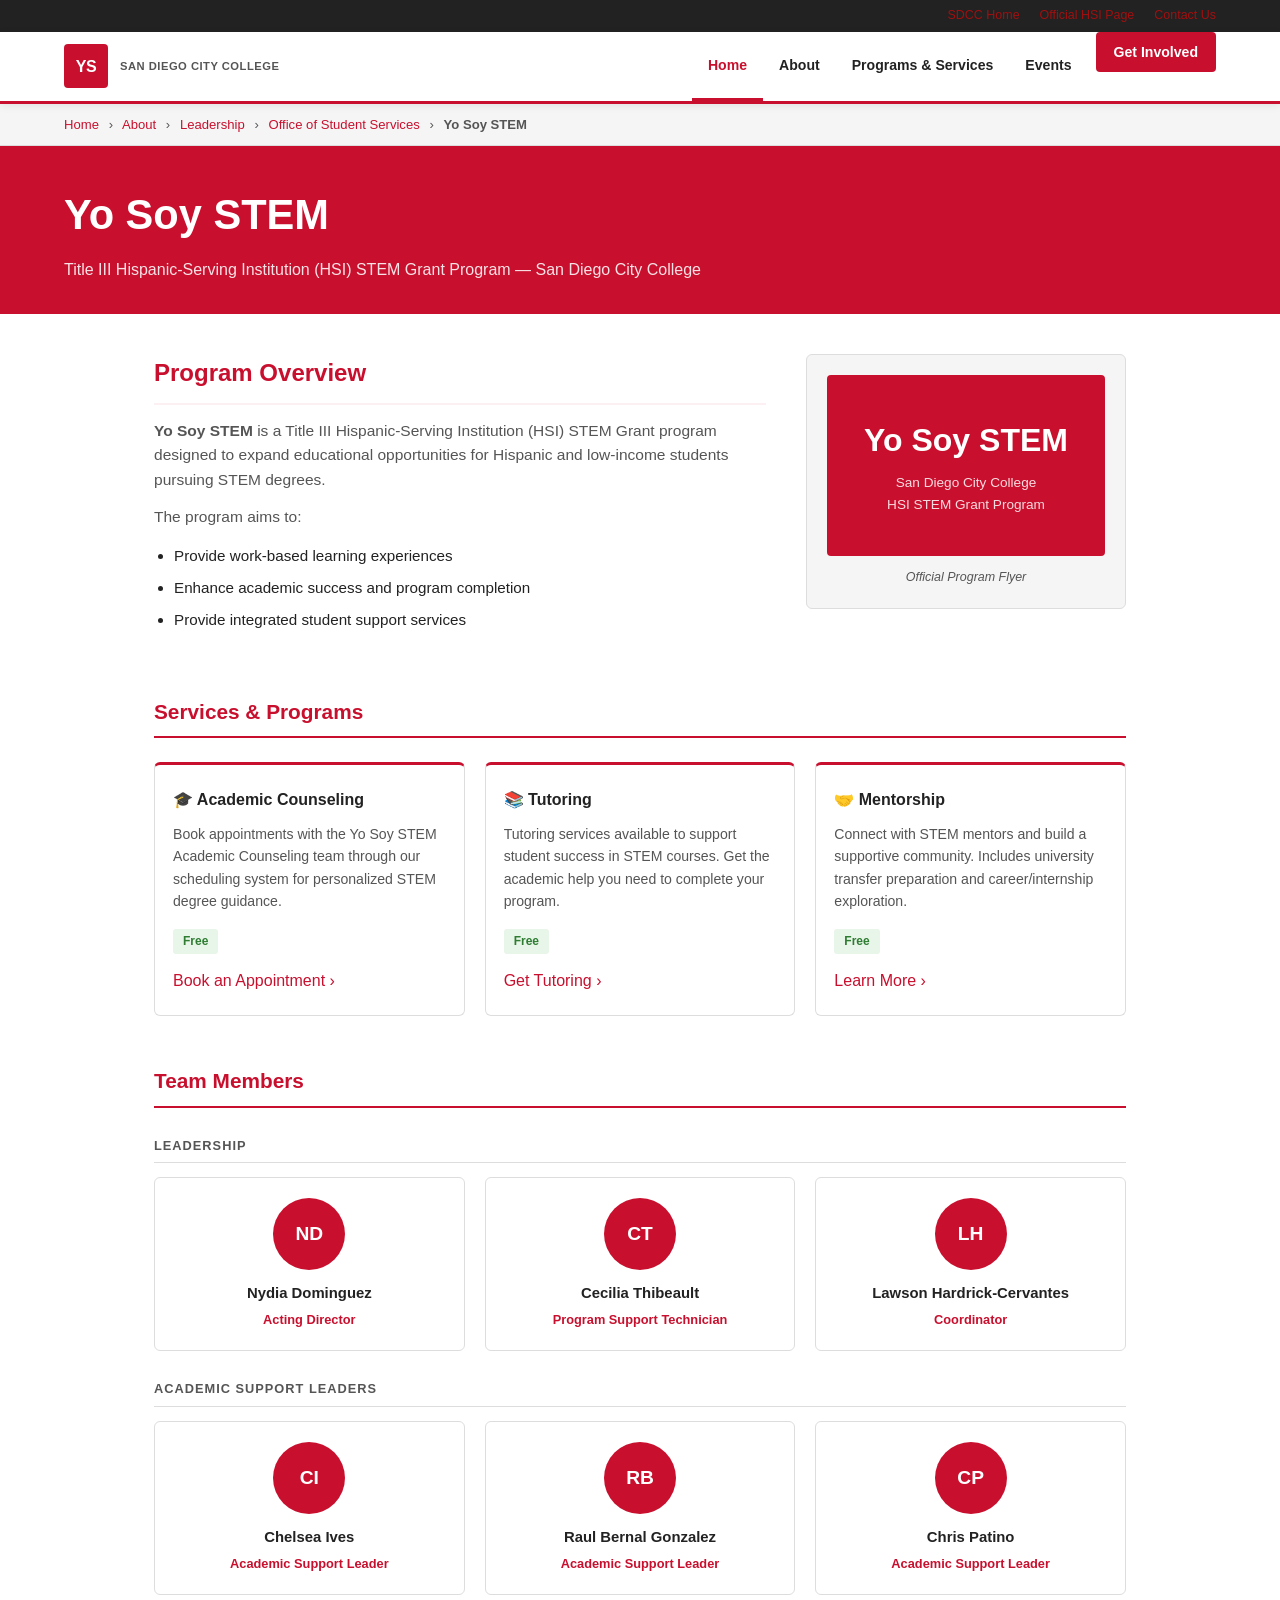
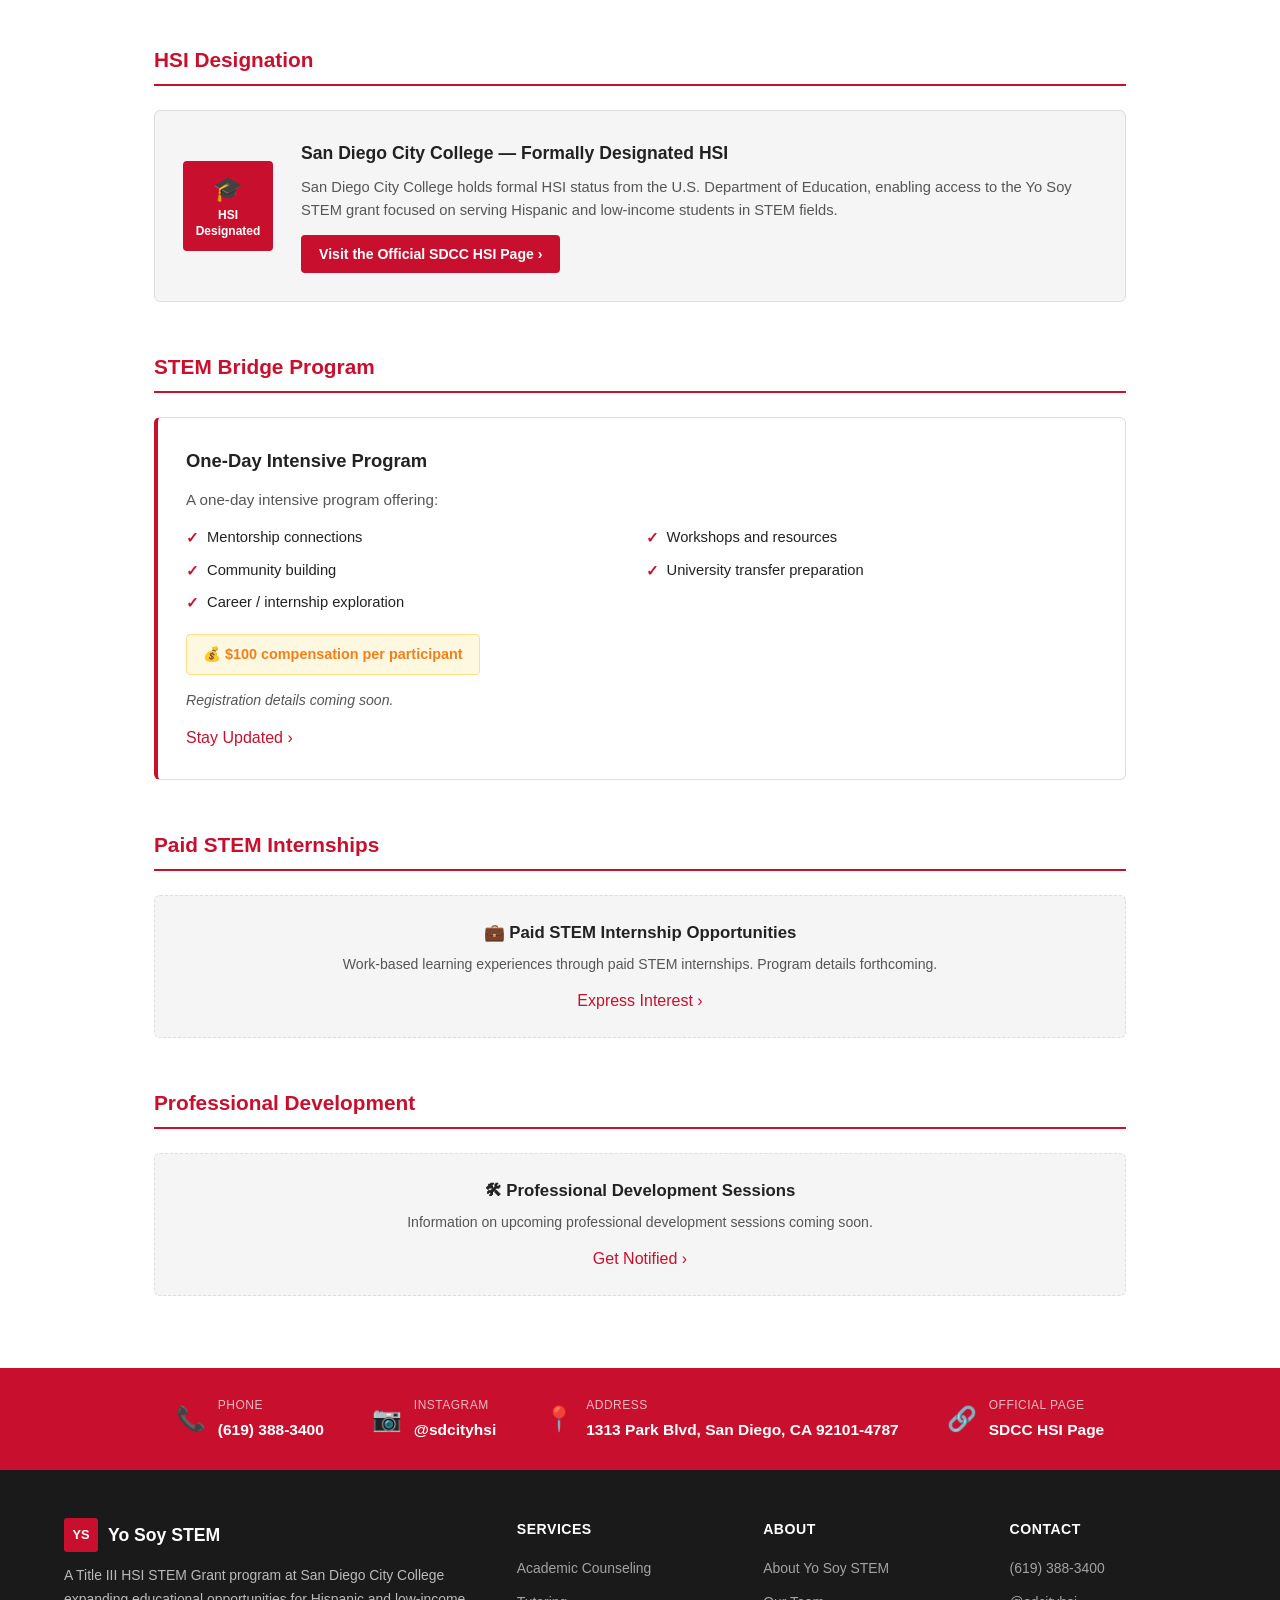
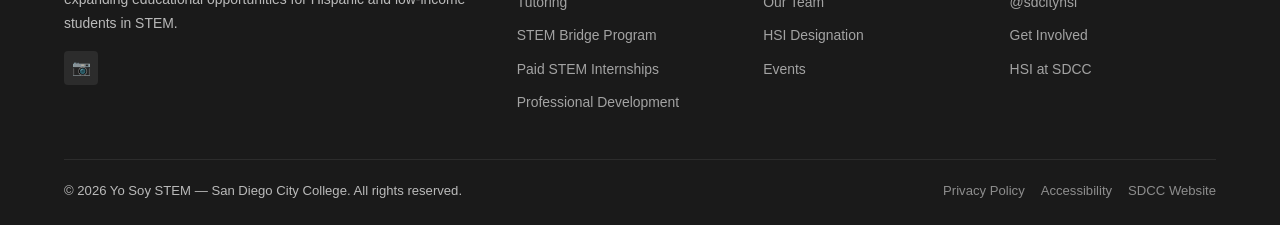
==== index.html @ 6cb6914a "Initial commit" ====
<!DOCTYPE html>
<html lang="en">
<head>
  <meta charset="UTF-8" />
  <meta name="viewport" content="width=device-width, initial-scale=1.0" />
  <title>Yo Soy STEM | San Diego City College</title>
  <meta name="description" content="Yo Soy STEM is a Title III HSI STEM Grant program at San Diego City College designed to expand educational opportunities for Hispanic and low-income students pursuing STEM degrees." />
  <link rel="stylesheet" href="css/styles.css" />
</head>
<body>

  <!-- TOP BAR -->
  <div class="top-bar">
    <a href="https://www.sdcity.edu" target="_blank" rel="noopener">SDCC Home</a>
    <a href="https://www.sdcity.edu/about/leadership/student-services/hsi.aspx" target="_blank" rel="noopener">Official HSI Page</a>
    <a href="contact.html">Contact Us</a>
  </div>

  <!-- NAVBAR -->
  <nav class="navbar" role="navigation" aria-label="Main navigation">
    <a href="index.html" class="nav-brand">
      <div class="brand-logo">YS</div>
      <div class="brand-text">
        <span class="college">San Diego City College</span>
        <span class="program"></span>
      </div>
    </a>

    <ul class="nav-links">
      <li><a href="index.html" class="active">Home</a></li>
      <li><a href="about.html">About</a></li>
      <li><a href="programs.html">Programs &amp; Services</a></li>
      <li><a href="events.html">Events</a></li>
      <li><a href="contact.html" class="nav-cta">Get Involved</a></li>
    </ul>

    <button class="hamburger" aria-label="Toggle navigation">
      <span></span><span></span><span></span>
    </button>
  </nav>

  <!-- BREADCRUMB -->
  <div class="breadcrumb-bar">
    <a href="https://www.sdcity.edu" target="_blank" rel="noopener">Home</a>
    <span class="sep">&rsaquo;</span>
    <a href="#">About</a>
    <span class="sep">&rsaquo;</span>
    <a href="#">Leadership</a>
    <span class="sep">&rsaquo;</span>
    <a href="#">Office of Student Services</a>
    <span class="sep">&rsaquo;</span>
    <strong>Yo Soy STEM</strong>
  </div>

  <!-- PAGE HEADER -->
  <div class="page-header">
    <h1>Yo Soy STEM</h1>
    <p>Title III Hispanic-Serving Institution (HSI) STEM Grant Program &mdash; San Diego City College</p>
  </div>

  <!-- MAIN CONTENT -->
  <div class="page-body">

    <!-- INTRO -->
    <div class="intro-section fade-in">
      <div class="intro-text">
        <h2>Program Overview</h2>
        <p>
          <strong>Yo Soy STEM</strong> is a Title III Hispanic-Serving Institution (HSI) STEM Grant
          program designed to expand educational opportunities for Hispanic and low-income students
          pursuing STEM degrees.
        </p>
        <p>The program aims to:</p>
        <ul>
          <li>Provide work-based learning experiences</li>
          <li>Enhance academic success and program completion</li>
          <li>Provide integrated student support services</li>
        </ul>
      </div>

      <div class="intro-flyer">
        <div class="flyer-placeholder">
          <span class="logo-big">Yo Soy STEM</span>
          <p>San Diego City College<br>HSI STEM Grant Program</p>
        </div>
        <p class="caption">Official Program Flyer</p>
      </div>
    </div>

    <!-- SERVICES -->
    <h2 class="section-title">Services &amp; Programs</h2>
    <div class="services-grid">
      <div class="service-card fade-in">
        <h3>&#127891; Academic Counseling</h3>
        <p>Book appointments with the Yo Soy STEM Academic Counseling team through our scheduling system for personalized STEM degree guidance.</p>
        <span class="badge badge-green">Free</span>
        <div style="margin-top:14px;">
          <a href="contact.html">Book an Appointment &rsaquo;</a>
        </div>
      </div>

      <div class="service-card fade-in">
        <h3>&#128218; Tutoring</h3>
        <p>Tutoring services available to support student success in STEM courses. Get the academic help you need to complete your program.</p>
        <span class="badge badge-green">Free</span>
        <div style="margin-top:14px;">
          <a href="contact.html">Get Tutoring &rsaquo;</a>
        </div>
      </div>

      <div class="service-card fade-in">
        <h3>&#129309; Mentorship</h3>
        <p>Connect with STEM mentors and build a supportive community. Includes university transfer preparation and career/internship exploration.</p>
        <span class="badge badge-green">Free</span>
        <div style="margin-top:14px;">
          <a href="contact.html">Learn More &rsaquo;</a>
        </div>
      </div>
    </div>

    <!-- TEAM -->
    <h2 class="section-title">Team Members</h2>

    <p class="team-section-label">Leadership</p>
    <div class="team-grid fade-in">
      <div class="team-card">
        <div class="team-avatar">ND</div>
        <h4>Nydia Dominguez</h4>
        <div class="role">Acting Director</div>
      </div>
      <div class="team-card">
        <div class="team-avatar">CT</div>
        <h4>Cecilia Thibeault</h4>
        <div class="role">Program Support Technician</div>
      </div>
      <div class="team-card">
        <div class="team-avatar">LH</div>
        <h4>Lawson Hardrick-Cervantes</h4>
        <div class="role">Coordinator</div>
      </div>
    </div>

    <p class="team-section-label">Academic Support Leaders</p>
    <div class="team-grid fade-in">
      <div class="team-card">
        <div class="team-avatar">CI</div>
        <h4>Chelsea Ives</h4>
        <div class="role">Academic Support Leader</div>
      </div>
      <div class="team-card">
        <div class="team-avatar">RB</div>
        <h4>Raul Bernal Gonzalez</h4>
        <div class="role">Academic Support Leader</div>
      </div>
      <div class="team-card">
        <div class="team-avatar">CP</div>
        <h4>Chris Patino</h4>
        <div class="role">Academic Support Leader</div>
      </div>
    </div>

    <!-- HSI DESIGNATION -->
    <h2 class="section-title">HSI Designation</h2>
    <div class="hsi-section fade-in">
      <div class="hsi-badge">
        <span>&#127891;</span>
        HSI<br>Designated
      </div>
      <div>
        <h3>San Diego City College — Formally Designated HSI</h3>
        <p>
          San Diego City College holds formal HSI status from the U.S. Department of Education,
          enabling access to the Yo Soy STEM grant focused on serving Hispanic and low-income
          students in STEM fields.
        </p>
        <a href="https://www.sdcity.edu/about/leadership/student-services/hsi.aspx"
          target="_blank" rel="noopener" class="btn-red">
          Visit the Official SDCC HSI Page &rsaquo;
        </a>
      </div>
    </div>

    <!-- STEM BRIDGE PROGRAM -->
    <h2 class="section-title">STEM Bridge Program</h2>
    <div class="bridge-section fade-in">
      <h3>One-Day Intensive Program</h3>
      <p>A one-day intensive program offering:</p>
      <ul class="bridge-list">
        <li>Mentorship connections</li>
        <li>Workshops and resources</li>
        <li>Community building</li>
        <li>University transfer preparation</li>
        <li>Career / internship exploration</li>
      </ul>
      <div class="stipend-badge">
        &#128176; $100 compensation per participant
      </div>
      <p style="font-size:0.88rem; color:var(--gray-mid); font-style:italic;">Registration details coming soon.</p>
      <div style="margin-top:14px;">
        <a href="contact.html">Stay Updated &rsaquo;</a>
      </div>
    </div>

    <!-- PAID INTERNSHIPS -->
    <h2 class="section-title">Paid STEM Internships</h2>
    <div class="coming-soon-box fade-in">
      <h3>&#128188; Paid STEM Internship Opportunities</h3>
      <p>Work-based learning experiences through paid STEM internships. Program details forthcoming.</p>
      <div style="margin-top:12px;"><a href="contact.html">Express Interest &rsaquo;</a></div>
    </div>

    <!-- PROFESSIONAL DEVELOPMENT -->
    <h2 class="section-title">Professional Development</h2>
    <div class="coming-soon-box fade-in">
      <h3>&#128736; Professional Development Sessions</h3>
      <p>Information on upcoming professional development sessions coming soon.</p>
      <div style="margin-top:12px;"><a href="contact.html">Get Notified &rsaquo;</a></div>
    </div>

  </div><!-- /page-body -->

  <!-- CONTACT STRIP -->
  <div class="contact-strip">
    <div class="c-item">
      <div class="icon">&#128222;</div>
      <div>
        <div class="label">Phone</div>
        <div class="value"><a href="tel:+16193883400">(619) 388-3400</a></div>
      </div>
    </div>
    <div class="c-item">
      <div class="icon">&#128247;</div>
      <div>
        <div class="label">Instagram</div>
        <div class="value"><a href="https://www.instagram.com/sdcityhsi" target="_blank" rel="noopener">@sdcityhsi</a></div>
      </div>
    </div>
    <div class="c-item">
      <div class="icon">&#128205;</div>
      <div>
        <div class="label">Address</div>
        <div class="value">1313 Park Blvd, San Diego, CA 92101-4787</div>
      </div>
    </div>
    <div class="c-item">
      <div class="icon">&#128279;</div>
      <div>
        <div class="label">Official Page</div>
        <div class="value"><a href="https://www.sdcity.edu/about/leadership/student-services/hsi.aspx" target="_blank" rel="noopener">SDCC HSI Page</a></div>
      </div>
    </div>
  </div>

  <!-- FOOTER -->
  <footer class="footer">
    <div class="footer-grid">
      <div class="footer-brand">
        <div class="brand-name">
          <div class="logo-sq">YS</div>
          Yo Soy STEM
        </div>
        <p>A Title III HSI STEM Grant program at San Diego City College expanding educational opportunities for Hispanic and low-income students in STEM.</p>
        <div class="social-links">
          <a href="https://www.instagram.com/sdcityhsi" target="_blank" rel="noopener" class="social-link" title="Instagram @sdcityhsi">&#128247;</a>
        </div>
      </div>
      <div class="footer-col">
        <h4>Services</h4>
        <ul>
          <li><a href="programs.html">Academic Counseling</a></li>
          <li><a href="programs.html">Tutoring</a></li>
          <li><a href="programs.html">STEM Bridge Program</a></li>
          <li><a href="programs.html">Paid STEM Internships</a></li>
          <li><a href="programs.html">Professional Development</a></li>
        </ul>
      </div>
      <div class="footer-col">
        <h4>About</h4>
        <ul>
          <li><a href="about.html">About Yo Soy STEM</a></li>
          <li><a href="about.html">Our Team</a></li>
          <li><a href="about.html">HSI Designation</a></li>
          <li><a href="events.html">Events</a></li>
        </ul>
      </div>
      <div class="footer-col">
        <h4>Contact</h4>
        <ul>
          <li><a href="tel:+16193883400">(619) 388-3400</a></li>
          <li><a href="https://www.instagram.com/sdcityhsi" target="_blank" rel="noopener">@sdcityhsi</a></li>
          <li><a href="contact.html">Get Involved</a></li>
          <li><a href="https://www.sdcity.edu/about/leadership/student-services/hsi.aspx" target="_blank" rel="noopener">HSI at SDCC</a></li>
        </ul>
      </div>
    </div>
    <div class="footer-bottom">
      <p>&copy; 2026 Yo Soy STEM &mdash; San Diego City College. All rights reserved.</p>
      <div style="display:flex; gap:16px;">
        <a href="#">Privacy Policy</a>
        <a href="#">Accessibility</a>
        <a href="https://www.sdcity.edu" target="_blank" rel="noopener">SDCC Website</a>
      </div>
    </div>
  </footer>

  <script src="js/main.js"></script>
</body>
</html>
---- css/styles.css ----
/* ===========================
   Yo Soy STEM | SDCC-Styled
   =========================== */

:root {
  --red:        #c8102e;
  --red-dark:   #9b0c23;
  --red-light:  #fdf0f2;
  --gray-dark:  #222222;
  --gray-mid:   #555555;
  --gray-light: #f5f5f5;
  --border:     #dddddd;
  --white:      #ffffff;
  --font:       'Segoe UI', Arial, sans-serif;
  --shadow:     0 2px 12px rgba(0,0,0,0.10);
  --radius:     6px;
  --transition: 0.25s ease;
}

* { margin: 0; padding: 0; box-sizing: border-box; }
html { scroll-behavior: smooth; }
body { font-family: var(--font); color: var(--gray-dark); background: var(--white); line-height: 1.6; font-size: 16px; }
a { text-decoration: none; color: var(--red); }
a:hover { text-decoration: underline; }
img { max-width: 100%; display: block; }

/* ===== TOP BAR ===== */
.top-bar {
  background: var(--gray-dark);
  color: rgba(255,255,255,0.75);
  font-size: 0.78rem;
  padding: 6px 5%;
  display: flex;
  justify-content: flex-end;
  gap: 20px;
}
.top-bar a { color: rgba(204, 10, 10, 0.75); font-size: 0.78rem; }
.top-bar a:hover { color: rgb(144, 32, 32); text-decoration: none; }

/* ===== NAVBAR ===== */
.navbar {
  background: var(--white);
  border-bottom: 3px solid var(--red);
  padding: 0 5%;
  display: flex;
  align-items: center;
  justify-content: space-between;
  height: 72px;
  position: sticky;
  top: 0;
  z-index: 1000;
  box-shadow: 0 2px 8px rgba(0,0,0,0.08);
}

.nav-brand {
  display: flex;
  align-items: center;
  gap: 12px;
  text-decoration: none;
}
.nav-brand:hover { text-decoration: none; }

.brand-logo {
  background: var(--red);
  color: white;
  font-size: 1rem;
  font-weight: 900;
  width: 44px;
  height: 44px;
  border-radius: 4px;
  display: flex;
  align-items: center;
  justify-content: center;
  letter-spacing: -0.5px;
}

.brand-text {
  display: flex;
  flex-direction: column;
  line-height: 1.15;
}
.brand-text .college {
  font-size: 0.7rem;
  font-weight: 600;
  color: var(--gray-mid);
  text-transform: uppercase;
  letter-spacing: 0.5px;
}
.brand-text .program {
  font-size: 1.1rem;
  font-weight: 800;
  color: var(--red);
}

.nav-links {
  display: flex;
  list-style: none;
  gap: 0;
  align-items: center;
  height: 100%;
}

.nav-links li { height: 100%; }

.nav-links a {
  display: flex;
  align-items: center;
  height: 100%;
  padding: 0 16px;
  font-size: 0.88rem;
  font-weight: 600;
  color: var(--gray-dark);
  text-decoration: none;
  border-bottom: 3px solid transparent;
  margin-bottom: -3px;
  transition: color var(--transition), border-color var(--transition);
}

.nav-links a:hover,
.nav-links a.active {
  color: var(--red);
  border-bottom-color: var(--red);
  text-decoration: none;
}

.nav-cta {
  background: var(--red) !important;
  color: white !important;
  border-radius: 4px !important;
  margin-left: 8px;
  height: auto !important;
  padding: 9px 18px !important;
  border-bottom: none !important;
}
.nav-cta:hover { background: var(--red-dark) !important; color: white !important; }

.hamburger {
  display: none;
  flex-direction: column;
  gap: 5px;
  cursor: pointer;
  background: none;
  border: none;
  padding: 4px;
}
.hamburger span { display: block; width: 24px; height: 2px; background: var(--gray-dark); border-radius: 2px; transition: all var(--transition); }
.hamburger.open span:nth-child(1) { transform: rotate(45deg) translate(5px, 5px); }
.hamburger.open span:nth-child(2) { opacity: 0; }
.hamburger.open span:nth-child(3) { transform: rotate(-45deg) translate(5px, -5px); }

/* ===== BREADCRUMB ===== */
.breadcrumb-bar {
  background: var(--gray-light);
  border-bottom: 1px solid var(--border);
  padding: 10px 5%;
  font-size: 0.82rem;
  color: var(--gray-mid);
}
.breadcrumb-bar a { color: var(--red); }
.breadcrumb-bar a:hover { text-decoration: underline; }
.breadcrumb-bar .sep { margin: 0 6px; color: var(--gray-mid); }

/* ===== PAGE HEADER ===== */
.page-header {
  background: var(--red);
  padding: 36px 5% 32px;
  color: white;
}
.page-header h1 {
  font-size: clamp(1.8rem, 3.5vw, 2.6rem);
  font-weight: 800;
  margin-bottom: 8px;
}
.page-header p {
  font-size: 1rem;
  color: rgba(255,255,255,0.88);
  max-width: 680px;
}

/* ===== MAIN LAYOUT ===== */
.page-body {
  max-width: 1100px;
  margin: 0 auto;
  padding: 40px 5%;
}

/* ===== INTRO SECTION ===== */
.intro-section {
  display: grid;
  grid-template-columns: 1fr 320px;
  gap: 40px;
  margin-bottom: 48px;
  align-items: start;
}

.intro-text h2 {
  font-size: 1.5rem;
  font-weight: 800;
  color: var(--red);
  margin-bottom: 14px;
  border-bottom: 2px solid var(--red-light);
  padding-bottom: 10px;
}
.intro-text p {
  color: var(--gray-mid);
  font-size: 0.97rem;
  margin-bottom: 12px;
}
.intro-text ul {
  margin: 14px 0 14px 20px;
}
.intro-text ul li {
  font-size: 0.95rem;
  color: var(--gray-dark);
  margin-bottom: 8px;
}

.intro-flyer {
  background: var(--gray-light);
  border: 1px solid var(--border);
  border-radius: var(--radius);
  padding: 20px;
  text-align: center;
}
.intro-flyer .flyer-placeholder {
  background: var(--red);
  color: white;
  border-radius: 4px;
  padding: 40px 20px;
  margin-bottom: 12px;
}
.intro-flyer .flyer-placeholder .logo-big {
  font-size: 2rem;
  font-weight: 900;
  display: block;
  margin-bottom: 6px;
}
.intro-flyer .flyer-placeholder p {
  font-size: 0.85rem;
  color: rgba(255,255,255,0.85);
  margin: 0;
}
.intro-flyer .caption {
  font-size: 0.78rem;
  color: var(--gray-mid);
  font-style: italic;
}

/* ===== SECTION TITLE ===== */
.section-title {
  font-size: 1.3rem;
  font-weight: 800;
  color: var(--red);
  border-bottom: 2px solid var(--red);
  padding-bottom: 8px;
  margin-bottom: 24px;
  margin-top: 48px;
}

/* ===== SERVICES 3-COL ===== */
.services-grid {
  display: grid;
  grid-template-columns: repeat(3, 1fr);
  gap: 20px;
  margin-bottom: 48px;
}

.service-card {
  background: var(--white);
  border: 1px solid var(--border);
  border-top: 3px solid var(--red);
  border-radius: var(--radius);
  padding: 22px 18px;
  transition: box-shadow var(--transition);
}
.service-card:hover { box-shadow: var(--shadow); }

.service-card h3 {
  font-size: 1rem;
  font-weight: 700;
  color: var(--gray-dark);
  margin-bottom: 10px;
}
.service-card p {
  font-size: 0.88rem;
  color: var(--gray-mid);
  line-height: 1.6;
  margin-bottom: 14px;
}
.service-card .badge {
  display: inline-block;
  background: var(--red-light);
  color: var(--red);
  font-size: 0.75rem;
  font-weight: 700;
  padding: 3px 10px;
  border-radius: 3px;
}
.service-card .badge-green {
  background: #e8f5e9;
  color: #2e7d32;
}

/* ===== TEAM GRID ===== */
.team-grid {
  display: grid;
  grid-template-columns: repeat(3, 1fr);
  gap: 20px;
  margin-bottom: 12px;
}

.team-card {
  background: var(--white);
  border: 1px solid var(--border);
  border-radius: var(--radius);
  padding: 20px 16px;
  text-align: center;
  transition: box-shadow var(--transition);
}
.team-card:hover { box-shadow: var(--shadow); }

.team-avatar {
  width: 72px;
  height: 72px;
  border-radius: 50%;
  background: var(--red);
  color: white;
  font-size: 1.2rem;
  font-weight: 800;
  display: flex;
  align-items: center;
  justify-content: center;
  margin: 0 auto 12px;
}

.team-card h4 {
  font-size: 0.93rem;
  font-weight: 700;
  color: var(--gray-dark);
  margin-bottom: 4px;
}
.team-card .role {
  font-size: 0.8rem;
  color: var(--red);
  font-weight: 600;
}

.team-section-label {
  font-size: 0.8rem;
  font-weight: 700;
  text-transform: uppercase;
  letter-spacing: 1px;
  color: var(--gray-mid);
  margin: 28px 0 14px;
  padding-bottom: 6px;
  border-bottom: 1px solid var(--border);
}

/* ===== HSI SECTION ===== */
.hsi-section {
  background: var(--gray-light);
  border: 1px solid var(--border);
  border-radius: var(--radius);
  padding: 28px 28px;
  margin-bottom: 48px;
  display: flex;
  gap: 28px;
  align-items: center;
}
.hsi-section .hsi-badge {
  background: var(--red);
  color: white;
  border-radius: 4px;
  width: 90px;
  height: 90px;
  display: flex;
  flex-direction: column;
  align-items: center;
  justify-content: center;
  flex-shrink: 0;
  text-align: center;
  font-weight: 800;
  font-size: 0.75rem;
  line-height: 1.3;
  padding: 8px;
}
.hsi-section .hsi-badge span { font-size: 1.5rem; display: block; margin-bottom: 4px; }
.hsi-section h3 {
  font-size: 1.1rem;
  font-weight: 700;
  color: var(--gray-dark);
  margin-bottom: 8px;
}
.hsi-section p {
  font-size: 0.92rem;
  color: var(--gray-mid);
  margin-bottom: 12px;
}
.hsi-section a.btn-red {
  display: inline-block;
  background: var(--red);
  color: white;
  padding: 8px 18px;
  border-radius: 4px;
  font-size: 0.88rem;
  font-weight: 700;
  text-decoration: none;
  transition: background var(--transition);
}
.hsi-section a.btn-red:hover { background: var(--red-dark); text-decoration: none; }

/* ===== BRIDGE PROGRAM ===== */
.bridge-section {
  background: var(--white);
  border: 1px solid var(--border);
  border-left: 4px solid var(--red);
  border-radius: var(--radius);
  padding: 28px 28px;
  margin-bottom: 32px;
}
.bridge-section h3 {
  font-size: 1.15rem;
  font-weight: 800;
  color: var(--gray-dark);
  margin-bottom: 12px;
}
.bridge-section p {
  font-size: 0.95rem;
  color: var(--gray-mid);
  margin-bottom: 14px;
}
.bridge-list {
  list-style: none;
  padding: 0;
  margin: 0 0 18px;
  display: grid;
  grid-template-columns: 1fr 1fr;
  gap: 8px;
}
.bridge-list li {
  display: flex;
  align-items: flex-start;
  gap: 8px;
  font-size: 0.92rem;
  color: var(--gray-dark);
}
.bridge-list li::before {
  content: '✓';
  color: var(--red);
  font-weight: 800;
  flex-shrink: 0;
  margin-top: 1px;
}
.stipend-badge {
  display: inline-flex;
  align-items: center;
  gap: 8px;
  background: #fff8e1;
  border: 1px solid #ffe082;
  color: #f57f17;
  font-weight: 700;
  font-size: 0.9rem;
  padding: 8px 16px;
  border-radius: 4px;
  margin-bottom: 14px;
}

.coming-soon-box {
  background: var(--gray-light);
  border: 1px dashed var(--border);
  border-radius: var(--radius);
  padding: 24px;
  text-align: center;
  margin-bottom: 32px;
}
.coming-soon-box h3 {
  font-size: 1.05rem;
  font-weight: 700;
  color: var(--gray-dark);
  margin-bottom: 6px;
}
.coming-soon-box p {
  font-size: 0.88rem;
  color: var(--gray-mid);
}

/* ===== CONTACT SIDEBAR STRIP ===== */
.contact-strip {
  background: var(--red);
  color: white;
  padding: 28px 5%;
  display: flex;
  gap: 48px;
  align-items: center;
  flex-wrap: wrap;
  justify-content: center;
}
.contact-strip .c-item {
  display: flex;
  align-items: center;
  gap: 12px;
}
.contact-strip .c-item .icon {
  font-size: 1.5rem;
}
.contact-strip .c-item .label {
  font-size: 0.75rem;
  color: rgba(255,255,255,0.7);
  text-transform: uppercase;
  letter-spacing: 0.5px;
  margin-bottom: 2px;
}
.contact-strip .c-item .value {
  font-size: 0.97rem;
  font-weight: 700;
  color: white;
}
.contact-strip a { color: white; }
.contact-strip a:hover { text-decoration: underline; }

/* ===== FOOTER ===== */
.footer {
  background: #1a1a1a;
  color: rgba(255,255,255,0.7);
  padding: 48px 5% 24px;
}
.footer-grid {
  display: grid;
  grid-template-columns: 2fr 1fr 1fr 1fr;
  gap: 40px;
  margin-bottom: 36px;
}
.footer-brand p { font-size: 0.87rem; line-height: 1.7; margin: 12px 0 16px; }
.footer-col h4 {
  font-size: 0.88rem;
  font-weight: 700;
  color: white;
  text-transform: uppercase;
  letter-spacing: 0.5px;
  margin-bottom: 14px;
}
.footer-col ul { list-style: none; }
.footer-col ul li { margin-bottom: 8px; }
.footer-col ul li a { font-size: 0.87rem; color: rgba(255,255,255,0.6); }
.footer-col ul li a:hover { color: white; text-decoration: none; }

.footer-brand .brand-name {
  font-size: 1.1rem;
  font-weight: 800;
  color: white;
  display: flex;
  align-items: center;
  gap: 10px;
}
.footer-brand .brand-name .logo-sq {
  background: var(--red);
  color: white;
  width: 34px;
  height: 34px;
  border-radius: 3px;
  display: flex;
  align-items: center;
  justify-content: center;
  font-size: 0.8rem;
  font-weight: 900;
}

.social-links { display: flex; gap: 10px; margin-top: 4px; }
.social-link {
  width: 34px; height: 34px;
  background: rgba(255,255,255,0.08);
  border-radius: 4px;
  display: flex; align-items: center; justify-content: center;
  font-size: 0.95rem;
  color: rgba(255,255,255,0.7);
  transition: background var(--transition);
}
.social-link:hover { background: var(--red); color: white; text-decoration: none; }

.footer-bottom {
  border-top: 1px solid rgba(255,255,255,0.08);
  padding-top: 20px;
  display: flex;
  justify-content: space-between;
  align-items: center;
  flex-wrap: wrap;
  gap: 10px;
  font-size: 0.82rem;
}
.footer-bottom a { color: rgba(255,255,255,0.5); }
.footer-bottom a:hover { color: white; text-decoration: none; }

/* ===== FADE-IN ===== */
.fade-in {
  opacity: 0;
  transform: translateY(20px);
  transition: opacity 0.5s ease, transform 0.5s ease;
}
.fade-in.visible { opacity: 1; transform: none; }

/* ===== RESPONSIVE ===== */
@media (max-width: 900px) {
  .intro-section { grid-template-columns: 1fr; }
  .intro-flyer { display: none; }
  .services-grid { grid-template-columns: 1fr 1fr; }
  .team-grid { grid-template-columns: 1fr 1fr; }
  .footer-grid { grid-template-columns: 1fr 1fr; }
  .bridge-list { grid-template-columns: 1fr; }
}
@media (max-width: 600px) {
  .nav-links {
    position: fixed;
    top: 75px; left: 0; right: 0;
    background: white;
    flex-direction: column;
    padding: 16px 5%;
    box-shadow: 0 8px 20px rgba(0,0,0,0.1);
    transform: translateY(-110%);
    transition: transform var(--transition);
    height: auto;
    gap: 0;
  }
  .nav-links.open { transform: translateY(0); }
  .nav-links li { height: auto; width: 100%; }
  .nav-links a { height: auto; padding: 12px 0; border-bottom: 1px solid #f0f0f0; border-left: none; }
  .hamburger { display: flex; }
  .services-grid { grid-template-columns: 1fr; }
  .team-grid { grid-template-columns: 1fr 1fr; }
  .hsi-section { flex-direction: column; text-align: center; }
  .footer-grid { grid-template-columns: 1fr; gap: 24px; }
  .footer-bottom { flex-direction: column; text-align: center; }
  .contact-strip { flex-direction: column; gap: 20px; text-align: center; }
}
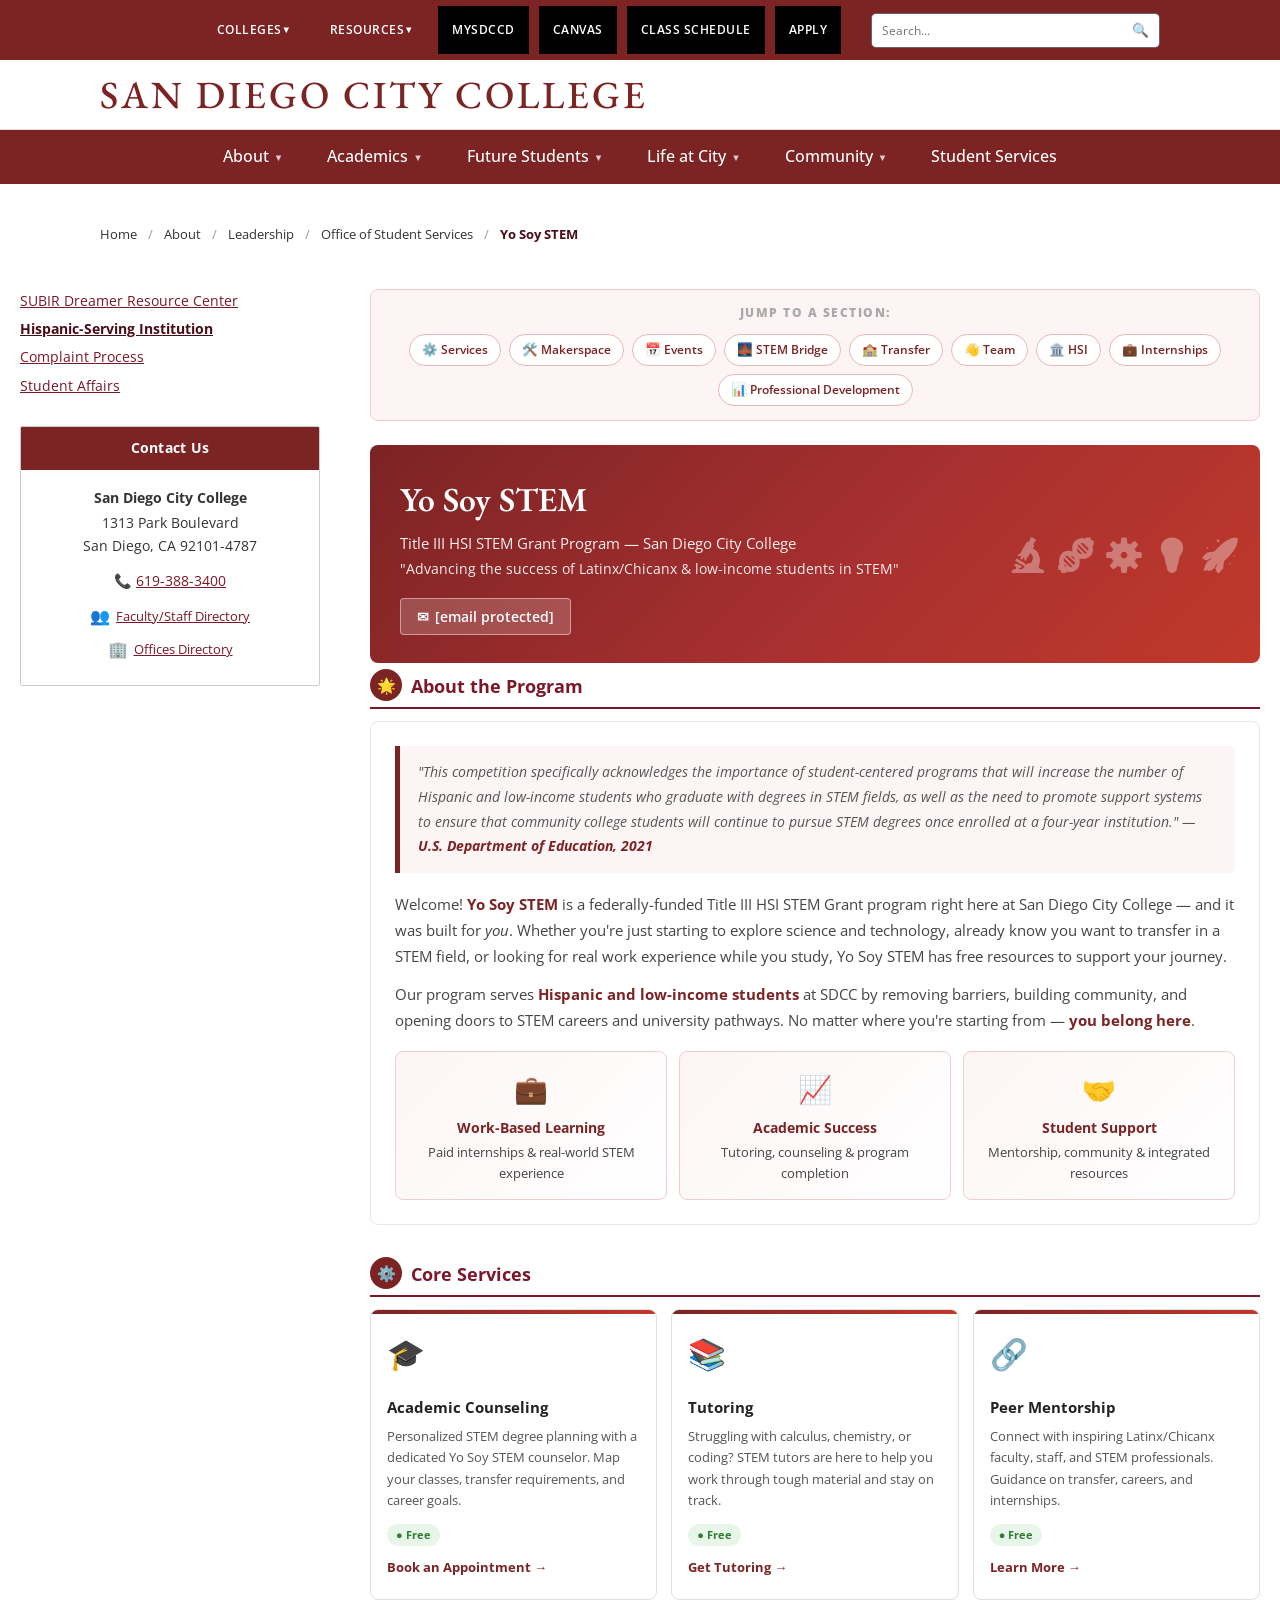
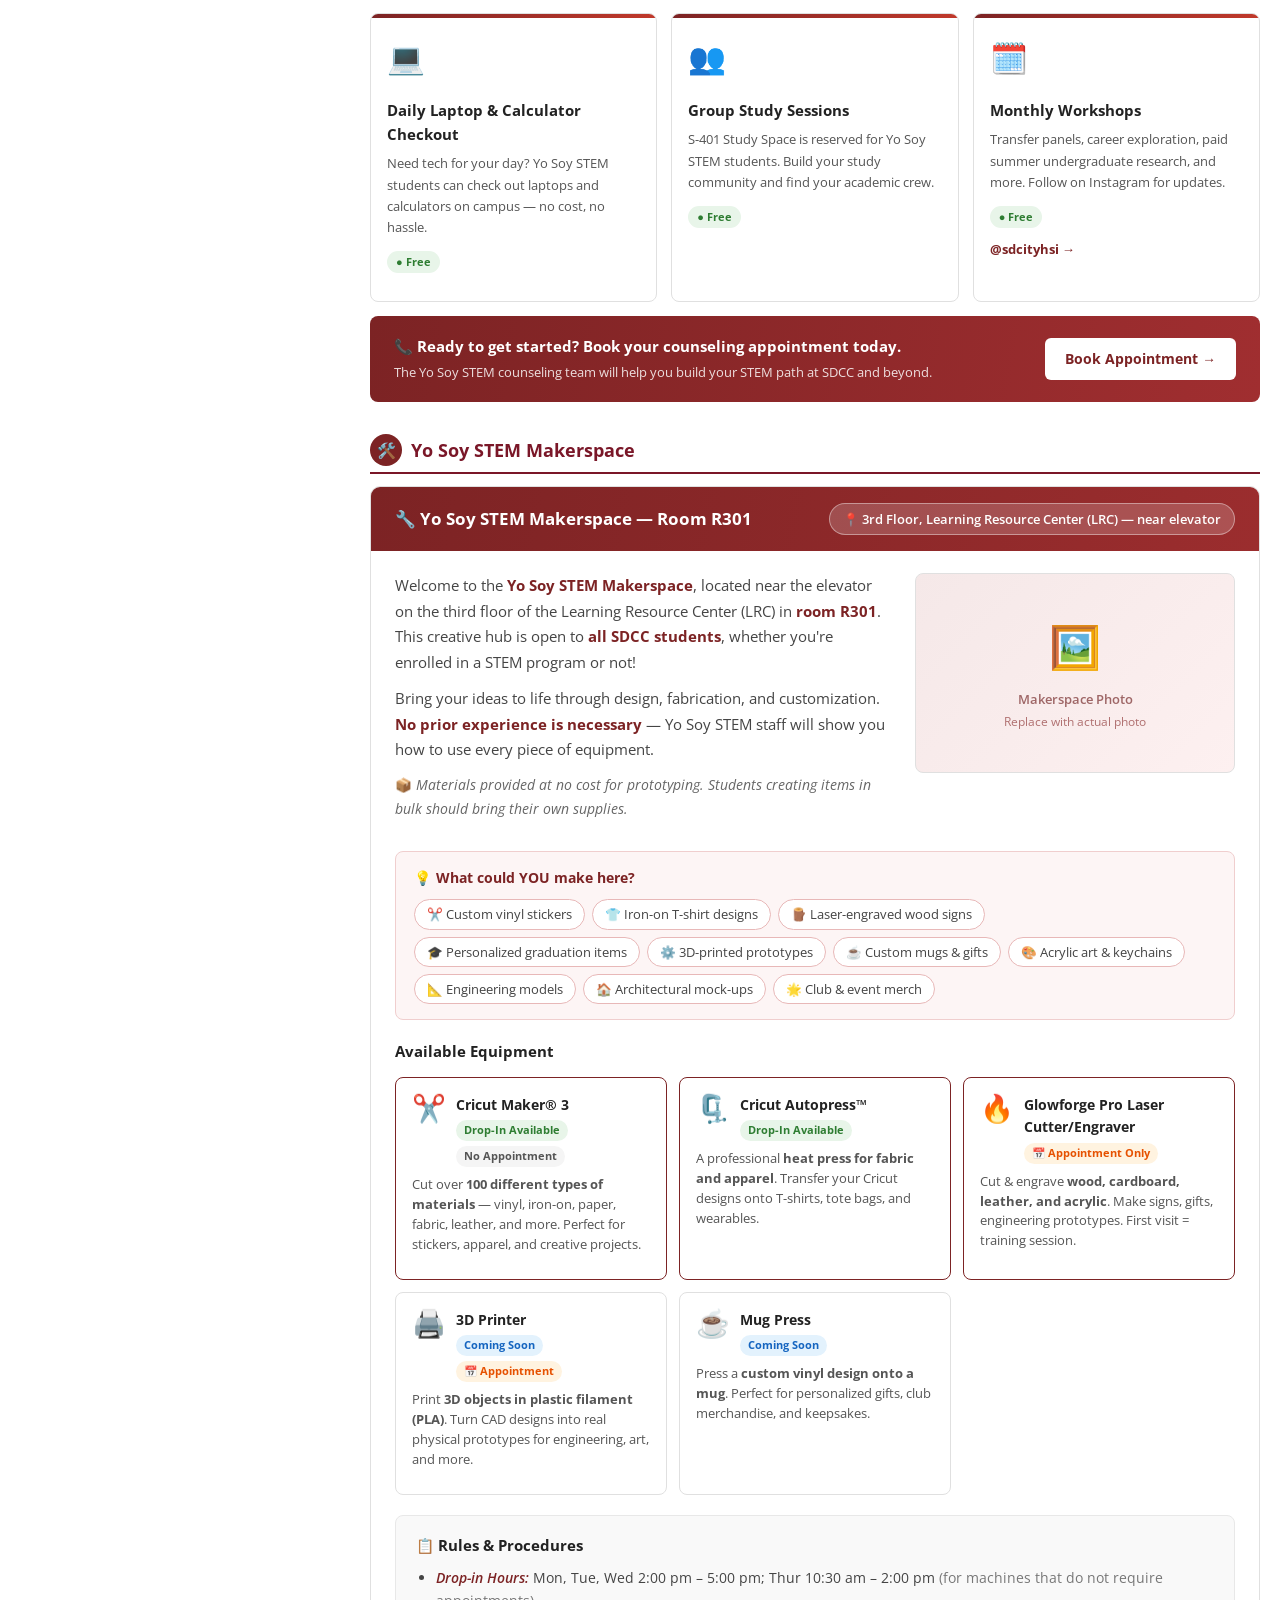
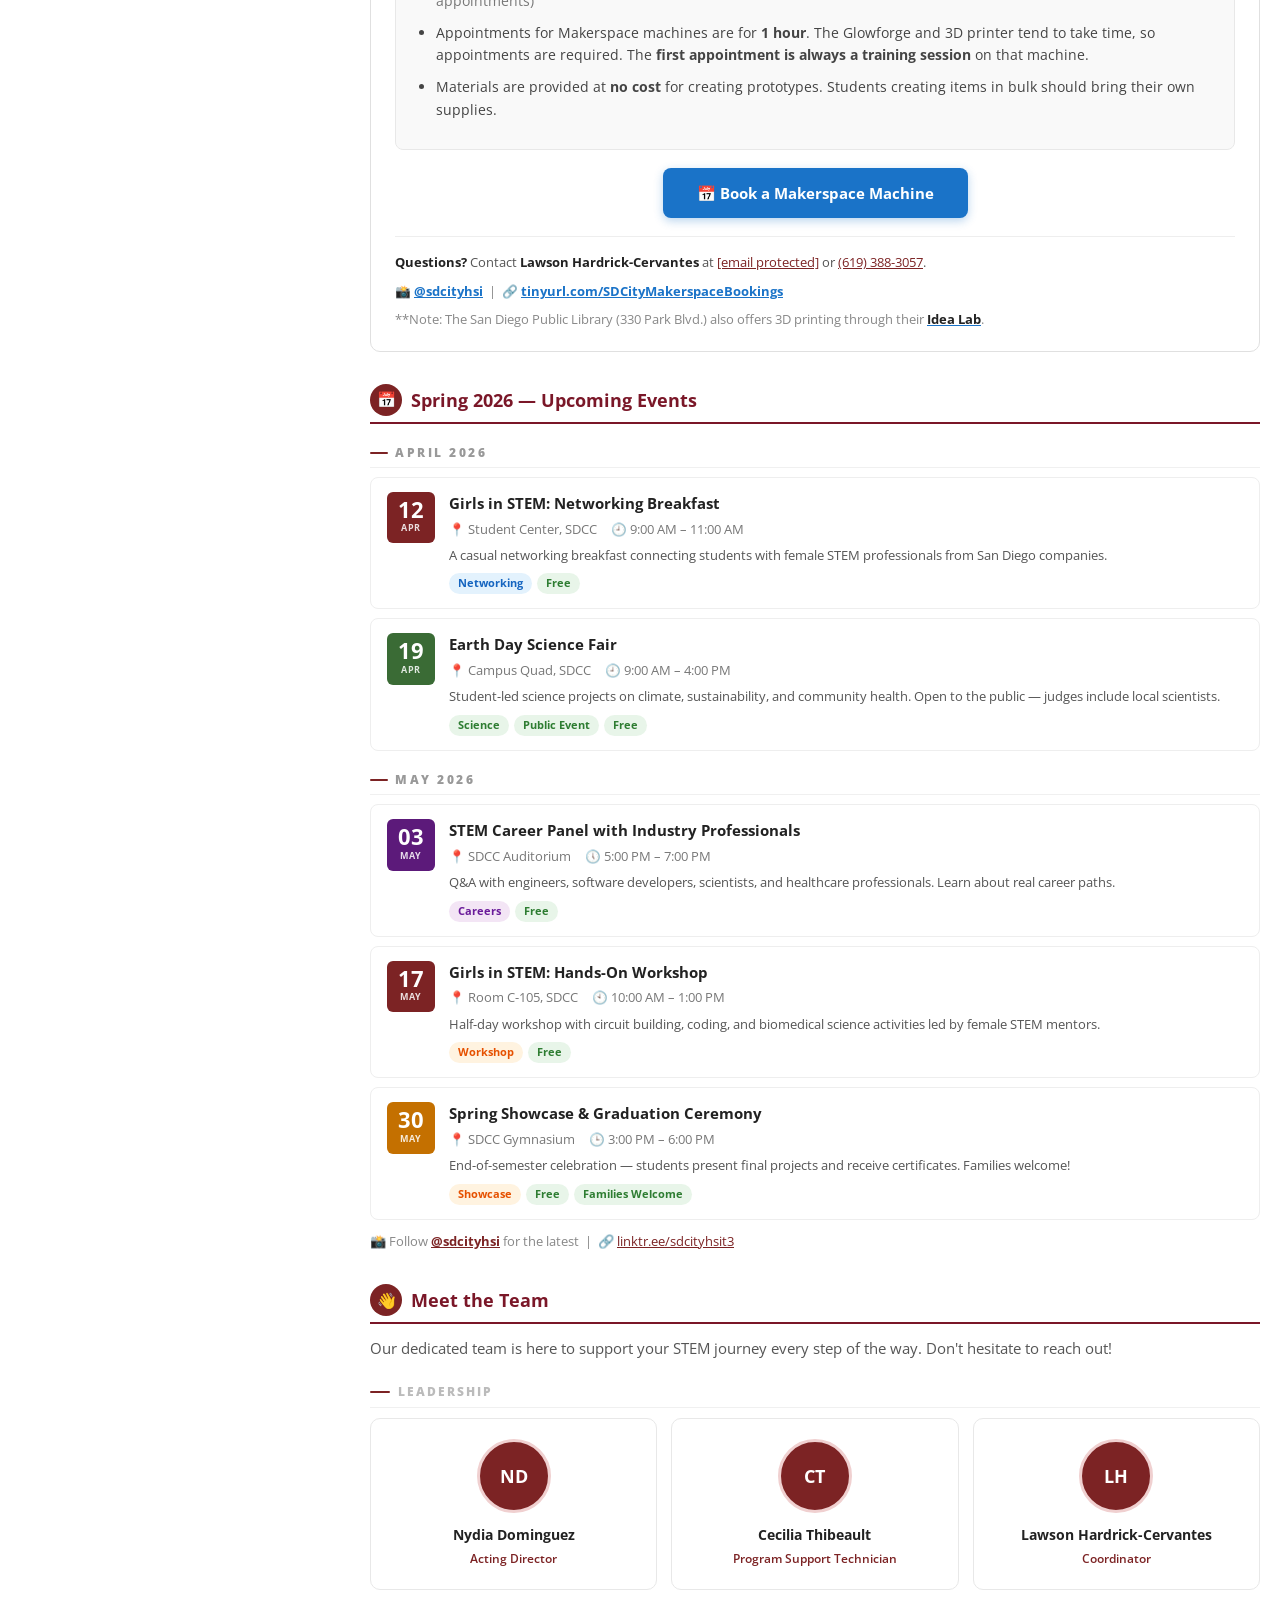
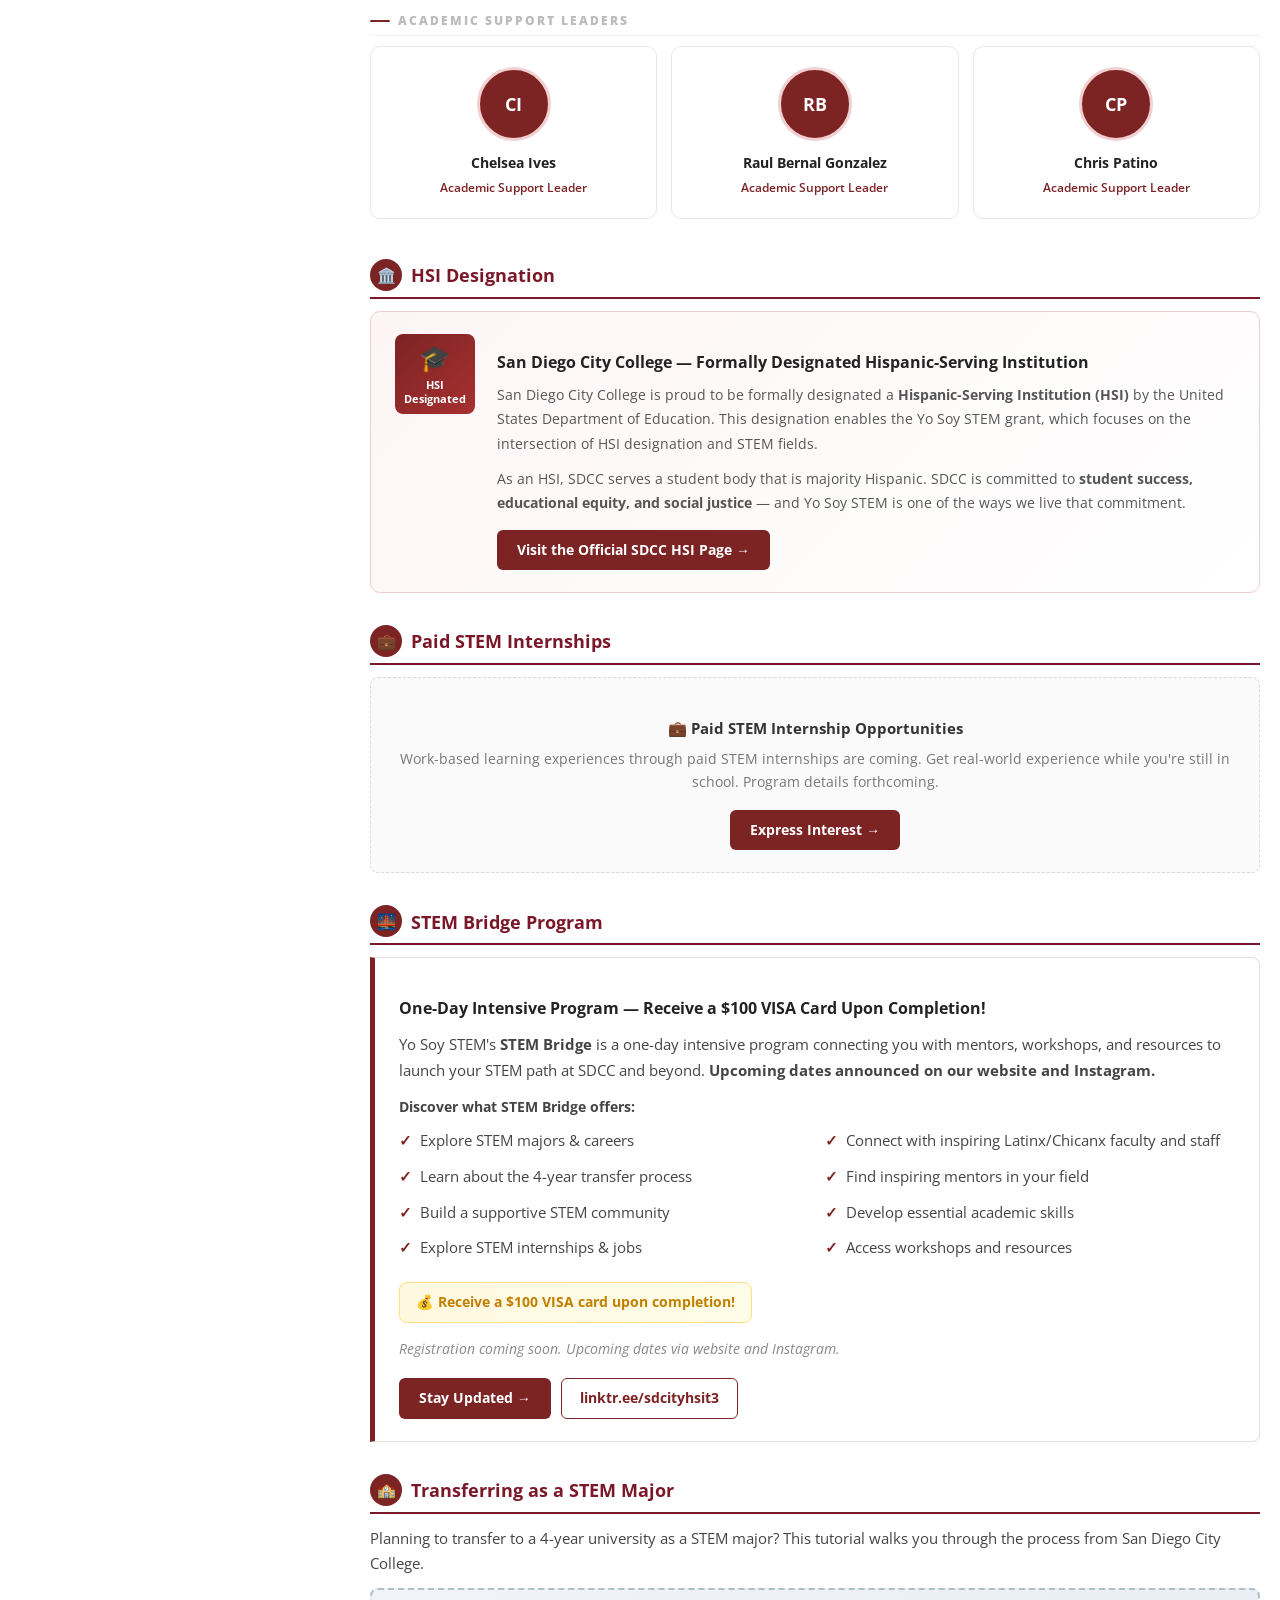
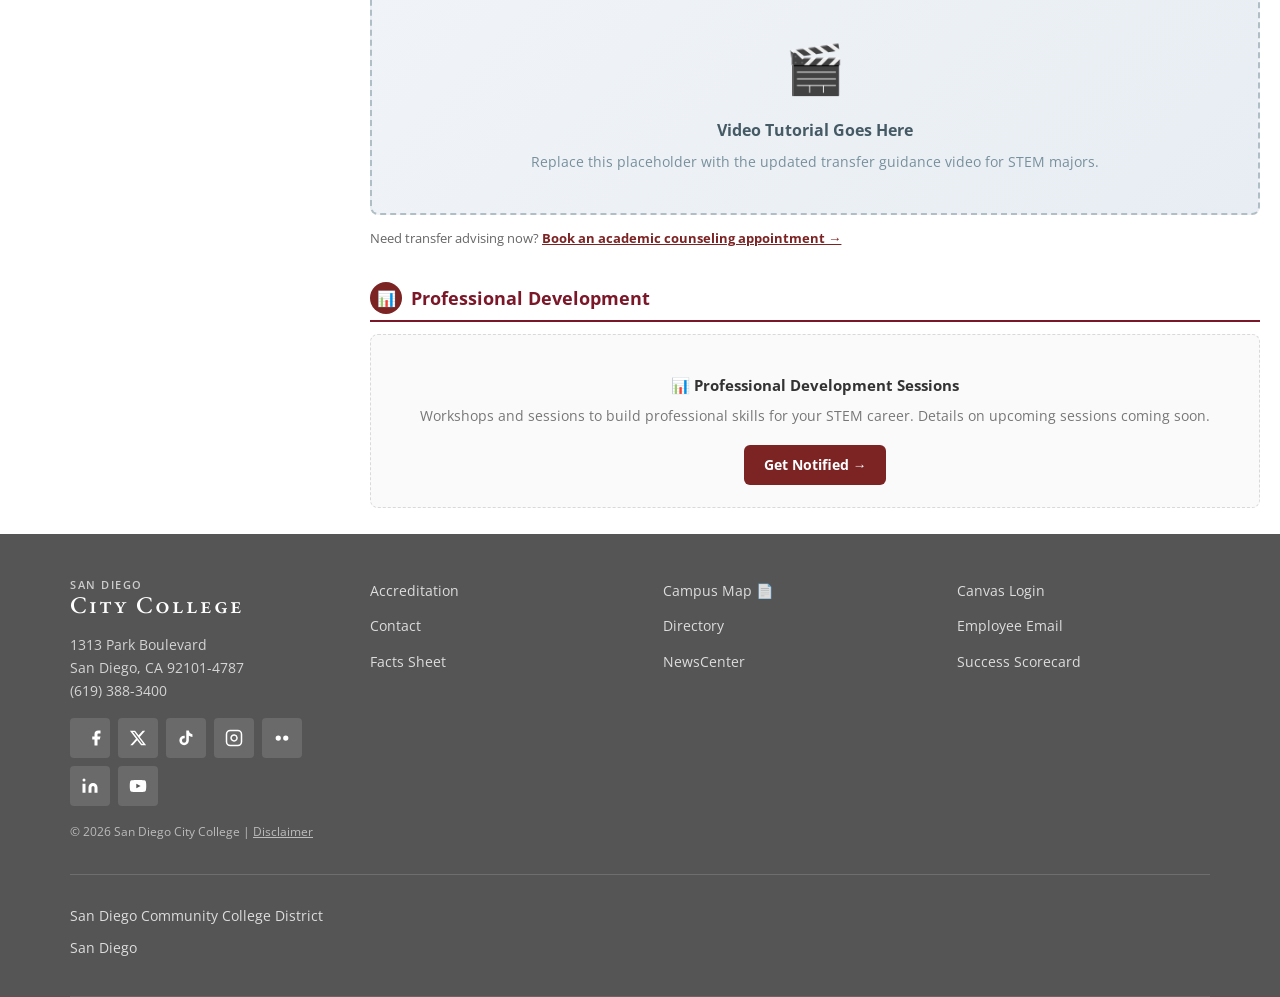
==== commit 35962c70: "Merge pull request #1 from KevinP-9/main Overhaul Yo Soy STEM landing page with high-fidelity design" ====
--- a/index.html
+++ b/index.html
@@ -4,305 +4,1806 @@
   <meta charset="UTF-8" />
   <meta name="viewport" content="width=device-width, initial-scale=1.0" />
   <title>Yo Soy STEM | San Diego City College</title>
-  <meta name="description" content="Yo Soy STEM is a Title III HSI STEM Grant program at San Diego City College designed to expand educational opportunities for Hispanic and low-income students pursuing STEM degrees." />
-  <link rel="stylesheet" href="css/styles.css" />
+  <meta name="description" content="Yo Soy STEM is a Title III HSI STEM Grant program at San Diego City College supporting Hispanic and low-income students in STEM." />
+  <link href="https://fonts.googleapis.com/css2?family=EB+Garamond:wght@400;500;600&family=Open+Sans:wght@400;600;700&display=swap" rel="stylesheet" />
+  <style>
+
+/* ============================================================
+   RESET & BASE
+   ============================================================ */
+*, *::before, *::after { margin: 0; padding: 0; box-sizing: border-box; }
+html { scroll-behavior: smooth; }
+body {
+  font-family: 'Open Sans', Arial, sans-serif;
+  font-size: 15px;
+  color: #333;
+  background: #fff;
+  line-height: 1.6;
+}
+a { color: #7c2324; text-decoration: underline; }
+a:hover { color: #4a0d18; }
+img { max-width: 100%; display: block; }
+ul { list-style: disc; padding-left: 20px; }
+
+/* ============================================================
+   ① TOP UTILITY BAR  — dark charcoal, right-aligned
+   ============================================================ */
+.top-utility {
+  background: #7c2324;
+  display: flex;
+  justify-content: flex-end;
+  align-items: center;
+  padding: 0 120px;
+  height: 60px;
+  gap: 0;
+}
+.top-utility .util-links {
+  display: flex;
+  align-items: center;
+  height: 80%;
+  gap: 10px;
+}
+.top-utility .util-links a {
+  color: #fff;
+  text-decoration: none;
+  font-size: 0.72rem;
+  font-weight: 600;
+  letter-spacing: 0.5px;
+  padding: 0 14px;
+  height: 100%;
+  display: flex;
+  align-items: center;
+  text-transform: uppercase;
+  transition: color 0.2s;
+}
+
+.top-utility .util-links a:hover { background-color:#fff; color: #000; }
+.top-utility .util-links a.btn-dark {
+  background: #000;
+  color: #fff;
+  border-color: #444;
+}
+.top-utility .util-links a.btn-dark:hover { background: #fff; color: #000; }
+.top-utility .search-wrap {
+  display: flex;
+  align-items: center;
+  margin-left: 30px;
+  border: 1px solid #666;
+  border-radius: 5px;
+  overflow: hidden;
+  height: 35px;
+}
+.top-utility .search-wrap input {
+  background: #fff;
+  border: none;
+  outline: none;
+  padding: 0 10px;
+  font-size: 0.78rem;
+  width: 250px;
+  height: 100%;
+  font-family: 'Open Sans', Arial, sans-serif;
+}
+.top-utility .search-wrap button {
+  background: #fff;
+  border: none;
+  color: #fff;
+  padding: 0 10px;
+  cursor: pointer;
+  height: 100%;
+  font-size: 0.85rem;
+  transition: background 0.2s;
+}
+.top-utility .search-wrap button:hover { background: #7c2324; }
+
+/* ============================================================
+   ② LOGO BAR — white background, big serif college name
+   ============================================================ */
+.logo-bar {
+  background: #fff;
+  padding: 15px 100px 15px;
+  border-bottom: 1px solid #ddd;
+}
+.logo-bar .college-name {
+  font-family: 'EB Garamond', 'Times New Roman', Georgia, serif;
+  font-size: 2.4rem;
+  font-weight: 500;
+  color: #7c2324;
+  letter-spacing: 3px;
+  text-transform: uppercase;
+  font-variant: small-caps;
+  line-height: 1;
+  text-decoration: none;
+  display: inline-block;
+}
+.logo-bar .college-name:hover { color: #4a0d18; text-decoration: none; }
+
+/* ============================================================
+   ③ MAIN NAV BAR — dark maroon, white text
+   ============================================================ */
+.main-nav {
+  background: #7c2324;
+  display: flex;
+  justify-content: center;
+  align-items: center;
+  padding: 0;
+  position: sticky;
+  top: 0;
+  z-index: 999;
+}
+.main-nav ul {
+  display: flex;
+  list-style: none;
+  padding: 0;
+  margin: 0;
+}
+.main-nav ul li { position: relative; }
+.main-nav ul li a {
+  display: flex;
+  align-items: center;
+  gap: 5px;
+  color: #fff;
+  text-decoration: none;
+  font-size: 1rem;
+  font-weight: 500;
+  padding: 14px 22px;
+  white-space: nowrap;
+  transition: background 0.2s;
+}
+.main-nav ul li a:hover { background: rgba(0,0,0,0.2); color: #fff; text-decoration: none; }
+.main-nav ul li a .arrow {
+  font-size: 0.6rem;
+  opacity: 0.75;
+  margin-top: 1px;
+}
+
+/* ============================================================
+   BREADCRUMB
+   ============================================================ */
+.breadcrumb {
+  background: #fff;
+  padding: 40px 0 20px 100px ;
+  font-size: 0.82rem;
+  color: #4a0d18;
+}
+.breadcrumb a { color: #333; text-decoration: none; }
+.breadcrumb a:hover { text-decoration: underline; }
+.breadcrumb .sep { margin: 0 8px; color: #999; }
+
+/* ============================================================
+   PAGE LAYOUT — sidebar + content
+   ============================================================ */
+.page-wrap {
+  display: flex;
+  align-items: flex-start;
+  max-width: 1350px;
+  margin: 0 auto;
+  padding: 24px 20px 20px;
+  gap: 0;
+}
+
+/* ============================================================
+   LEFT SIDEBAR — matches Image 2 exactly
+   ============================================================ */
+.sidebar {
+  width: 300px;
+  flex-shrink: 0;
+  margin-right: 50px;
+}
+
+/* Plain text nav links — no box, no background */
+.sidebar-nav {
+  list-style: none;
+  padding: 0;
+  margin: 0 0 28px;
+}
+.sidebar-nav li { margin-bottom: 4px; }
+.sidebar-nav li a {
+  display: block;
+  font-size: 0.88rem;
+  color: #7a1728;
+  text-decoration: underline;
+  padding: 2px 0;
+  line-height: 1.45;
+}
+.sidebar-nav li a:hover { color: #4a0d18; }
+.sidebar-nav li a.active {
+  font-weight: 700;
+  color: #4a0d18;
+}
+
+/* Contact Us box — maroon header, white body with border */
+.sidebar-contact {
+  border: 1px solid #ccc;
+  border-radius: 2px;
+  overflow: hidden;
+}
+.sidebar-contact .contact-head {
+  background: #7c2324;
+  color: #fff;
+  font-size: 0.88rem;
+  font-weight: 700;
+  padding: 10px 16px;
+  text-align: center;
+  letter-spacing: 0.3px;
+}
+.sidebar-contact .contact-body {
+  background: #fff;
+  padding: 16px;
+  font-size: 0.85rem;
+  color: #333;
+  text-align: center;
+  line-height: 1.7;
+}
+.sidebar-contact .contact-body strong {
+  font-weight: 700;
+  display: block;
+  margin-bottom: 2px;
+}
+.sidebar-contact .contact-body .phone-row {
+  margin: 12px 0 10px;
+  font-size: 0.88rem;
+}
+.sidebar-contact .contact-body .phone-row a {
+  color: #7a1728;
+}
+.sidebar-contact .contact-body .dir-link {
+  display: flex;
+  align-items: center;
+  justify-content: center;
+  gap: 6px;
+  margin: 6px 0;
+  font-size: 0.84rem;
+}
+.sidebar-contact .contact-body .dir-link a { color: #7a1728; }
+.sidebar-contact .contact-body .dir-icon { font-size: 1rem; }
+
+
+/* ============================================================
+   MAIN CONTENT AREA
+   ============================================================ */
+   .main-content {
+  flex: 1;
+  min-width: 0;
+}
+
+.main-content h1 {
+  font-family: 'EB Garamond', Georgia, serif;
+  font-size: 2rem;
+  font-weight: 500;
+  color: #7a1728;
+  margin-bottom: 20px;
+  padding-bottom: 10px;
+  border-bottom: 1px solid #ddd;
+}
+
+.main-content h2 {
+  font-size: 1.15rem;
+  font-weight: 700;
+  color: #7a1728;
+  margin: 32px 0 12px;
+  padding-bottom: 6px;
+  border-bottom: 2px solid #7a1728;
+}
+.main-content h2:first-of-type { margin-top: 0; }
+
+.main-content h3 {
+  font-size: 1rem;
+  font-weight: 700;
+  color: #222;
+  margin: 16px 0 8px;
+}
+
+.main-content p {
+  font-size: 0.93rem;
+  color: #444;
+  margin-bottom: 12px;
+  line-height: 1.7;
+}
+
+.main-content ul li {
+  font-size: 0.93rem;
+  color: #444;
+  margin-bottom: 6px;
+  line-height: 1.6;
+}
+
+/* ---- Intro quote block ---- */
+.intro-box {
+  background: #f9f6f6;
+  border-left: 4px solid #7a1728;
+  padding: 18px 22px;
+  margin-bottom: 24px;
+  border-radius: 0 3px 3px 0;
+}
+.intro-box blockquote {
+  font-style: italic;
+  font-size: 0.9rem;
+  color: #555;
+  line-height: 1.7;
+  margin-bottom: 14px;
+}
+.intro-box p { margin-bottom: 8px; }
+.intro-box p:last-child { margin-bottom: 0; }
+
+/* ---- 3-col service cards ---- */
+.cards-grid {
+  display: grid;
+  grid-template-columns: repeat(3, 1fr);
+  gap: 16px;
+  margin-bottom: 8px;
+}
+.card {
+  border: 1px solid #ddd;
+  border-top: 3px solid #7a1728;
+  border-radius: 2px;
+  padding: 18px 16px;
+  background: #fff;
+  transition: box-shadow 0.2s;
+}
+.card:hover { box-shadow: 0 3px 12px rgba(0,0,0,0.1); }
+.card .card-icon { font-size: 1.4rem; margin-bottom: 8px; }
+.card h3 { font-size: 0.93rem; margin: 0 0 8px; color: #222; }
+.card p { font-size: 0.84rem; color: #555; line-height: 1.55; margin-bottom: 10px; }
+.card .free-badge {
+  display: inline-block;
+  background: #e8f5e9;
+  color: #2e7d32;
+  font-size: 0.72rem;
+  font-weight: 700;
+  padding: 2px 8px;
+  border-radius: 2px;
+  margin-bottom: 10px;
+}
+.card a.card-link {
+  display: inline-block;
+  font-size: 0.82rem;
+  font-weight: 700;
+  color: #7a1728;
+  margin-top: 6px;
+}
+
+/* ---- CTA button ---- */
+.btn-red {
+  display: inline-block;
+  background: #7a1728;
+  color: #fff !important;
+  text-decoration: none !important;
+  padding: 9px 20px;
+  border-radius: 2px;
+  font-size: 0.87rem;
+  font-weight: 700;
+  transition: background 0.2s;
+  margin-top: 8px;
+}
+.btn-red:hover { background: #4a0d18 !important; }
+
+.btn-outline {
+  display: inline-block;
+  background: #fff;
+  color: #7a1728 !important;
+  text-decoration: none !important;
+  padding: 8px 18px;
+  border-radius: 2px;
+  border: 1.5px solid #7a1728;
+  font-size: 0.87rem;
+  font-weight: 700;
+  transition: all 0.2s;
+  margin-top: 8px;
+  margin-left: 8px;
+}
+.btn-outline:hover { background: #7a1728; color: #fff !important; }
+
+/* ---- Makerspace block ---- */
+.makerspace-header-block {
+  background: #7a1728;
+  color: #fff;
+  padding: 16px 22px;
+  border-radius: 3px 3px 0 0;
+  display: flex;
+  align-items: center;
+  justify-content: space-between;
+  flex-wrap: wrap;
+  gap: 10px;
+}
+.makerspace-header-block h3 { color: #fff; margin: 0; font-size: 1rem; font-weight: 700; }
+.makerspace-header-block .location-pill {
+  background: rgba(255,255,255,0.2);
+  color: #fff;
+  font-size: 0.78rem;
+  font-weight: 600;
+  padding: 4px 12px;
+  border-radius: 20px;
+  border: 1px solid rgba(255,255,255,0.35);
+}
+.makerspace-body-block {
+  border: 1px solid #ddd;
+  border-top: none;
+  border-radius: 0 0 3px 3px;
+  padding: 22px;
+  background: #fff;
+  margin-bottom: 8px;
+}
+.makerspace-body-block p { font-size: 0.92rem; }
+
+.equipment-grid {
+  display: grid;
+  grid-template-columns: repeat(2, 1fr);
+  gap: 14px;
+  margin: 16px 0;
+}
+.eq-card {
+  background: #f8f8f8;
+  border: 1px solid #e0e0e0;
+  border-radius: 2px;
+  padding: 14px 16px;
+}
+.eq-card .eq-icon { font-size: 1.4rem; margin-bottom: 6px; }
+.eq-card h4 { font-size: 0.9rem; font-weight: 700; color: #222; margin-bottom: 5px; }
+.eq-card p { font-size: 0.82rem; color: #555; margin: 0; line-height: 1.5; }
+.tag-appt {
+  display: inline-block;
+  background: #fff3e0;
+  color: #e65100;
+  font-size: 0.7rem;
+  font-weight: 700;
+  padding: 2px 7px;
+  border-radius: 2px;
+  margin-top: 6px;
+}
+.tag-coming {
+  display: inline-block;
+  background: #e3f2fd;
+  color: #1565c0;
+  font-size: 0.7rem;
+  font-weight: 700;
+  padding: 2px 7px;
+  border-radius: 2px;
+  margin-top: 6px;
+}
+.tag-dropin {
+  display: inline-block;
+  background: #e8f5e9;
+  color: #2e7d32;
+  font-size: 0.7rem;
+  font-weight: 700;
+  padding: 2px 7px;
+  border-radius: 2px;
+  margin-top: 6px;
+}
+
+.hours-row {
+  background: #fdf6f7;
+  border: 1px solid #f0d0d5;
+  border-radius: 2px;
+  padding: 14px 18px;
+  display: flex;
+  gap: 16px;
+  align-items: flex-start;
+  margin: 16px 0;
+  flex-wrap: wrap;
+}
+.hours-row .hours-label {
+  font-weight: 700;
+  font-size: 0.83rem;
+  color: #7a1728;
+  white-space: nowrap;
+  min-width: 110px;
+  margin-top: 2px;
+}
+.hours-row .hours-detail {
+  font-size: 0.85rem;
+  color: #444;
+  line-height: 1.75;
+}
+.hours-row .hours-detail strong { color: #222; }
+
+/* ---- HSI Designation ---- */
+.hsi-row {
+  display: flex;
+  gap: 20px;
+  align-items: flex-start;
+  background: #f9f9f9;
+  border: 1px solid #ddd;
+  padding: 20px;
+  border-radius: 2px;
+  margin-bottom: 8px;
+}
+.hsi-badge {
+  background: #7a1728;
+  color: #fff;
+  border-radius: 2px;
+  width: 80px;
+  min-width: 80px;
+  height: 80px;
+  display: flex;
+  flex-direction: column;
+  align-items: center;
+  justify-content: center;
+  text-align: center;
+  font-weight: 700;
+  font-size: 0.7rem;
+  line-height: 1.3;
+  padding: 6px;
+}
+.hsi-badge .badge-icon { font-size: 1.4rem; display: block; margin-bottom: 3px; }
+.hsi-row p { margin-bottom: 10px; }
+
+/* ---- Bridge program ---- */
+.bridge-box {
+  border: 1px solid #ddd;
+  border-left: 4px solid #7a1728;
+  padding: 20px 22px;
+  background: #fff;
+  border-radius: 0 2px 2px 0;
+  margin-bottom: 8px;
+}
+.bridge-grid {
+  display: grid;
+  grid-template-columns: 1fr 1fr;
+  gap: 6px 16px;
+  margin: 12px 0 16px;
+  list-style: none;
+  padding: 0;
+}
+.bridge-grid li {
+  font-size: 0.88rem;
+  color: #333;
+  display: flex;
+  gap: 7px;
+  align-items: flex-start;
+}
+.bridge-grid li::before {
+  content: '✓';
+  color: #7a1728;
+  font-weight: 800;
+  flex-shrink: 0;
+}
+.stipend-pill {
+  display: inline-flex;
+  align-items: center;
+  gap: 7px;
+  background: #fff8e1;
+  border: 1px solid #ffe082;
+  color: #e65100;
+  font-weight: 700;
+  font-size: 0.87rem;
+  padding: 7px 14px;
+  border-radius: 2px;
+  margin-bottom: 14px;
+}
+
+/* ---- Coming soon boxes ---- */
+.coming-box {
+  background: #f8f8f8;
+  border: 1px dashed #ccc;
+  border-radius: 2px;
+  padding: 20px;
+  text-align: center;
+  margin-bottom: 8px;
+}
+.coming-box h3 { font-size: 0.95rem; color: #333; margin-bottom: 6px; }
+.coming-box p { font-size: 0.87rem; color: #666; margin-bottom: 10px; }
+
+/* ---- Events ---- */
+.event-item {
+  display: flex;
+  gap: 16px;
+  align-items: flex-start;
+  padding: 14px 16px;
+  border: 1px solid #e0e0e0;
+  border-radius: 2px;
+  margin-bottom: 10px;
+  background: #fff;
+  transition: box-shadow 0.2s;
+}
+.event-item:hover { box-shadow: 0 2px 10px rgba(0,0,0,0.08); }
+.event-date-box {
+  background: #7a1728;
+  color: #fff;
+  border-radius: 2px;
+  min-width: 50px;
+  padding: 7px 9px;
+  text-align: center;
+  flex-shrink: 0;
+}
+.event-date-box .day { font-size: 1.4rem; font-weight: 700; line-height: 1; }
+.event-date-box .mon { font-size: 0.63rem; font-weight: 700; text-transform: uppercase; letter-spacing: 0.8px; opacity: 0.85; margin-top: 1px; }
+.event-body h4 { font-size: 0.93rem; font-weight: 700; color: #222; margin-bottom: 4px; }
+.event-body .evt-meta { font-size: 0.8rem; color: #666; margin-bottom: 5px; display: flex; gap: 16px; flex-wrap: wrap; }
+.event-body p { font-size: 0.84rem; color: #555; margin: 0; }
+.evt-tags { display: flex; gap: 5px; flex-wrap: wrap; margin-top: 7px; }
+.evt-tag {
+  font-size: 0.69rem;
+  font-weight: 700;
+  padding: 2px 7px;
+  border-radius: 2px;
+}
+.tag-blue  { background: #e3f2fd; color: #1565c0; }
+.tag-green { background: #e8f5e9; color: #2e7d32; }
+.tag-orange{ background: #fff3e0; color: #e65100; }
+.tag-purple{ background: #f3e5f5; color: #6a1b9a; }
+
+/* ---- Team grid ---- */
+.team-grid {
+  display: grid;
+  grid-template-columns: repeat(3, 1fr);
+  gap: 14px;
+  margin-bottom: 10px;
+}
+.team-card {
+  border: 1px solid #ddd;
+  border-radius: 2px;
+  padding: 16px 12px;
+  text-align: center;
+  background: #fff;
+  transition: box-shadow 0.2s;
+}
+.team-card:hover { box-shadow: 0 2px 10px rgba(0,0,0,0.08); }
+.team-avatar {
+  width: 70px; height: 70px;
+  border-radius: 50%;
+  object-fit: cover;
+  margin: 0 auto 10px;
+  border: 2px solid #ddd;
+  background: #7a1728;
+  display: flex;
+  align-items: center;
+  justify-content: center;
+  color: #fff;
+  font-size: 1.1rem;
+  font-weight: 700;
+  font-family: 'Open Sans', Arial, sans-serif;
+}
+.team-avatar img {
+  width: 70px; height: 70px;
+  border-radius: 50%;
+  object-fit: cover;
+  display: block;
+}
+.team-card h4 { font-size: 0.87rem; font-weight: 700; color: #222; margin-bottom: 3px; }
+.team-card .role { font-size: 0.77rem; color: #7a1728; font-weight: 600; }
+.team-label {
+  font-size: 0.77rem;
+  font-weight: 700;
+  text-transform: uppercase;
+  letter-spacing: 1px;
+  color: #666;
+  margin: 22px 0 10px;
+  padding-bottom: 5px;
+  border-bottom: 1px solid #e0e0e0;
+}
+
+/* ---- YouTube embed ---- */
+.yt-wrap {
+  position: relative;
+  padding-bottom: 56.25%;
+  height: 0;
+  overflow: hidden;
+  border-radius: 2px;
+  margin: 12px 0;
+  background: #000;
+}
+.yt-wrap iframe {
+  position: absolute;
+  top: 0; left: 0;
+  width: 100%; height: 100%;
+  border: none;
+}
+
+/* ---- Counseling CTA strip ---- */
+.cta-strip {
+  background: #7a1728;
+  padding: 18px 22px;
+  border-radius: 2px;
+  display: flex;
+  align-items: center;
+  justify-content: space-between;
+  gap: 16px;
+  flex-wrap: wrap;
+  margin-bottom: 8px;
+}
+.cta-strip h3 { color: #fff; font-size: 0.97rem; font-weight: 700; margin: 0 0 3px; }
+.cta-strip p { color: rgba(255,255,255,0.85); font-size: 0.85rem; margin: 0; }
+.btn-white {
+  display: inline-block;
+  background: #fff;
+  color: #7a1728 !important;
+  text-decoration: none !important;
+  padding: 9px 20px;
+  border-radius: 2px;
+  font-size: 0.87rem;
+  font-weight: 700;
+  white-space: nowrap;
+  flex-shrink: 0;
+  transition: background 0.2s;
+}
+.btn-white:hover { background: #f5e0e3 !important; }
+
+/* ============================================================
+   FOOTER — matches Image 3 exactly
+   Dark gray, multi-column, SDCC logo, social icons, badges
+   ============================================================ */
+.site-footer {
+  background: #555;
+  color: rgba(255,255,255,0.8);
+  padding: 44px 30px 0;
+}
+.footer-top {
+  display: grid;
+  grid-template-columns: 260px 1fr 1fr 1fr;
+  gap: 40px;
+  padding-bottom: 32px;
+  border-bottom: 1px solid rgba(255,255,255,0.15);
+  max-width: 1140px;
+  margin: 0 auto;
+}
+
+/* Left col: logo + address + social */
+.ft-brand .sdcc-logo-text {
+  display: flex;
+  align-items: center;
+  gap: 10px;
+  margin-bottom: 14px;
+}
+.ft-brand .sdcc-logo-text .logo-icon {
+  width: 52px; height: 52px;
+  background: url('data:image/svg+xml,<svg xmlns="http://www.w3.org/2000/svg" viewBox="0 0 60 60"><circle cx="30" cy="30" r="28" fill="%23fff" opacity="0.15"/><text x="50%25" y="55%25" dominant-baseline="middle" text-anchor="middle" font-size="20" fill="white" font-family="Arial" font-weight="bold">SD</text></svg>') center/contain no-repeat;
+  flex-shrink: 0;
+}
+/* Use actual SDCC footer logo style */
+.ft-brand-name {
+  margin-bottom: 14px;
+}
+.ft-brand-name .brand-line1 {
+  font-size: 0.7rem;
+  font-weight: 600;
+  color: rgba(255,255,255,0.7);
+  text-transform: uppercase;
+  letter-spacing: 1.5px;
+  display: block;
+  line-height: 1.3;
+}
+.ft-brand-name .brand-line2 {
+  font-family: 'EB Garamond', Georgia, serif;
+  font-size: 1.5rem;
+  font-weight: 500;
+  color: #fff;
+  letter-spacing: 2px;
+  font-variant: small-caps;
+  display: block;
+  line-height: 1.1;
+}
+.ft-brand address {
+  font-style: normal;
+  font-size: 0.85rem;
+  color: rgba(255,255,255,0.75);
+  line-height: 1.7;
+  margin-bottom: 16px;
+}
+.social-icons {
+  display: flex;
+  gap: 8px;
+  flex-wrap: wrap;
+  margin-bottom: 16px;
+}
+.social-icons a {
+  width: 40px; height: 40px;
+  background: rgba(255,255,255,0.12);
+  border-radius: 4px;
+  display: flex;
+  align-items: center;
+  justify-content: center;
+  color: #fff;
+  font-size: 1.1rem;
+  text-decoration: none;
+  transition: background 0.2s;
+}
+.social-icons a:hover { background: rgba(255,255,255,0.25); }
+.ft-copyright {
+  font-size: 0.78rem;
+  color: rgba(255,255,255,0.6);
+}
+.ft-copyright a { color: rgba(255,255,255,0.6); }
+
+/* Middle/right cols: link columns */
+.ft-links-col h4 {
+  color: #fff;
+  font-size: 0.82rem;
+  font-weight: 700;
+  margin-bottom: 14px;
+  display: none; /* hidden — SDCC footer doesn't show column headers */
+}
+.ft-links-col ul { list-style: none; padding: 0; margin: 0; }
+.ft-links-col ul li { margin-bottom: 11px; }
+.ft-links-col ul li a {
+  color: rgba(255,255,255,0.8);
+  text-decoration: none;
+  font-size: 0.88rem;
+  transition: color 0.2s;
+}
+.ft-links-col ul li a:hover { color: #fff; }
+
+/* Bottom section: college system + badges */
+.footer-bottom-section {
+  max-width: 1140px;
+  margin: 0 auto;
+  padding: 28px 0;
+  display: grid;
+  grid-template-columns: 1fr auto;
+  gap: 32px;
+  align-items: start;
+  border-bottom: 1px solid rgba(255,255,255,0.1);
+}
+.footer-college-links ul { list-style: none; padding: 0; margin: 0; }
+.footer-college-links ul li { margin-bottom: 8px; }
+.footer-college-links ul li a {
+  color: rgba(255,255,255,0.8);
+  text-decoration: none;
+  font-size: 0.88rem;
+}
+.footer-college-links ul li a:hover { color: #fff; }
+.footer-badges {
+  display: flex;
+  gap: 10px;
+  align-items: center;
+  flex-wrap: wrap;
+  justify-content: flex-end;
+}
+.footer-badges .badge-circle {
+  width: 64px; height: 64px;
+  border-radius: 50%;
+  background: rgba(255,255,255,0.12);
+  display: flex;
+  align-items: center;
+  justify-content: center;
+  text-align: center;
+  font-size: 0.55rem;
+  font-weight: 700;
+  color: rgba(255,255,255,0.8);
+  line-height: 1.2;
+  border: 2px solid rgba(255,255,255,0.2);
+  padding: 6px;
+}
+
+/* Non-discrimination disclaimer */
+.footer-disclaimer {
+  max-width: 1140px;
+  margin: 0 auto;
+  padding: 20px 0 24px;
+  text-align: center;
+  font-size: 0.78rem;
+  color: rgba(255,255,255,0.6);
+  line-height: 1.6;
+}
+.footer-disclaimer a { color: rgba(255,255,255,0.6); }
+.footer-disclaimer .complaint-link {
+  display: block;
+  margin-top: 8px;
+  font-size: 0.8rem;
+}
+.footer-disclaimer .complaint-link a {
+  color: rgba(255,255,255,0.7);
+}
+
+/* ============================================================
+   RESPONSIVE
+   ============================================================ */
+@media (max-width: 900px) {
+  .page-wrap { flex-direction: column; }
+  .sidebar { width: 100%; margin-right: 0; margin-bottom: 24px; }
+  .sidebar-nav { display: flex; gap: 8px 20px; flex-wrap: wrap; }
+  .cards-grid { grid-template-columns: 1fr 1fr; }
+  .equipment-grid { grid-template-columns: 1fr 1fr; }
+  .team-grid { grid-template-columns: 1fr 1fr 1fr; }
+  .footer-top { grid-template-columns: 1fr 1fr; gap: 24px; }
+  .footer-bottom-section { grid-template-columns: 1fr; }
+  .footer-badges { justify-content: flex-start; }
+}
+@media (max-width: 600px) {
+  .top-utility .util-links a { padding: 0 8px; font-size: 0.65rem; }
+  .logo-bar .college-name { font-size: 1.6rem; }
+  .main-nav ul li a { padding: 12px 12px; font-size: 0.8rem; }
+  .cards-grid { grid-template-columns: 1fr; }
+  .equipment-grid { grid-template-columns: 1fr; }
+  .team-grid { grid-template-columns: 1fr 1fr; }
+  .bridge-grid { grid-template-columns: 1fr; }
+  .hsi-row { flex-direction: column; }
+  .footer-top { grid-template-columns: 1fr; gap: 20px; }
+  .cta-strip { flex-direction: column; align-items: flex-start; }
+}
+
+  </style>
 </head>
 <body>
 
-  <!-- TOP BAR -->
-  <div class="top-bar">
-    <a href="https://www.sdcity.edu" target="_blank" rel="noopener">SDCC Home</a>
-    <a href="https://www.sdcity.edu/about/leadership/student-services/hsi.aspx" target="_blank" rel="noopener">Official HSI Page</a>
-    <a href="contact.html">Contact Us</a>
-  </div>
-
-  <!-- NAVBAR -->
-  <nav class="navbar" role="navigation" aria-label="Main navigation">
-    <a href="index.html" class="nav-brand">
-      <div class="brand-logo">YS</div>
-      <div class="brand-text">
-        <span class="college">San Diego City College</span>
-        <span class="program"></span>
+<!-- ============================================================
+     ① TOP UTILITY BAR
+     ============================================================ -->
+<div class="top-utility">
+  <nav class="util-links">
+    <a href="https://www.sdcity.edu/_resources/includes/header.html">COLLEGES <span style="font-size:0.6rem">▼</span></a>
+    <a href="#">RESOURCES <span style="font-size:0.6rem">▼</span></a>
+    <a href="https://myportal.sdccd.edu" target="_blank" rel="noopener" class="btn-dark">MYSDCCD</a>
+    <a href="https://sdccd.instructure.com/login" target="_blank" rel="noopener" class="btn-dark">CANVAS</a>
+    <a href="https://www.sdccd.edu/students/class-search/search.html" target="_blank" rel="noopener" class="btn-dark">CLASS SCHEDULE</a>
+    <a href="https://www.sdccd.edu/apply/" target="_blank" rel="noopener" class="btn-dark">APPLY</a>
+  </nav>
+  <div class="search-wrap">
+    <input type="text" placeholder="Search..." aria-label="Search the site" />
+    <button aria-label="Search">&#128269;</button>
+  </div>
+</div>
+
+<!-- ============================================================
+     ② LOGO BAR — San Diego City College in serif
+     ============================================================ -->
+<div class="logo-bar">
+  <a href="https://www.sdcity.edu" class="college-name">San Diego City College</a>
+</div>
+
+<!-- ============================================================
+     ③ MAIN NAV BAR — dark maroon
+     ============================================================ -->
+<nav class="main-nav" role="navigation" aria-label="Main navigation">
+  <ul>
+    <li><a href="https://www.sdcity.edu/about/index.aspx">About <span class="arrow">▼</span></a></li>
+    <li><a href="https://www.sdcity.edu/academics/index.aspx">Academics <span class="arrow">▼</span></a></li>
+    <li><a href="https://www.sdcity.edu/future-students/pathways/index.aspx">Future Students <span class="arrow">▼</span></a></li>
+    <li><a href="https://www.sdcity.edu/life-at-city/">Life at City <span class="arrow">▼</span></a></li>
+    <li><a href="https://www.sdcity.edu/community/index.aspx">Community <span class="arrow">▼</span></a></li>
+    <li><a href="https://www.sdcity.edu/students/services/index.aspx">Student Services</a></li>
+  </ul>
+</nav>
+
+<!-- ============================================================
+     BREADCRUMB
+     ============================================================ -->
+<div class="breadcrumb" aria-label="Breadcrumb">
+  <a href="https://www.sdcity.edu">Home</a>
+  <span class="sep">/</span>
+  <a href="https://www.sdcity.edu/about/">About</a>
+  <span class="sep">/</span>
+  <a href="https://www.sdcity.edu/about/leadership/">Leadership</a>
+  <span class="sep">/</span>
+  <a href="https://www.sdcity.edu/about/leadership/student-services/">Office of Student Services</a>
+  <span class="sep">/</span>
+  <strong>Yo Soy STEM</strong>
+</div>
+
+<!-- ============================================================
+     TWO-COLUMN: SIDEBAR + MAIN CONTENT
+     ============================================================ -->
+<div class="page-wrap">
+
+  <!-- ---- LEFT SIDEBAR ---- -->
+  <aside class="sidebar" aria-label="Section navigation">
+
+    <!-- Plain text nav links — no boxes, just underlined red links -->
+    <ul class="sidebar-nav">
+      <li><a href="https://www.sdcity.edu/about/leadership/student-services/dreamer.aspx">SUBIR Dreamer Resource Center</a></li>
+      <li><a href="https://www.sdcity.edu/about/leadership/student-services/hsi.aspx" class="active">Hispanic-Serving Institution</a></li>
+      <li><a href="https://www.sdcity.edu/about/leadership/student-services/complaint-process.aspx">Complaint Process</a></li>
+      <li><a href="https://www.sdcity.edu/about/leadership/student-services/student_affairs/index.aspx">Student Affairs</a></li>
+    </ul>
+
+    <!-- Contact Us box — maroon header, white body -->
+    <div class="sidebar-contact">
+      <div class="contact-head">Contact Us</div>
+      <div class="contact-body">
+        <strong>San Diego City College</strong>
+        1313 Park Boulevard<br>
+        San Diego, CA 92101-4787
+        <div class="phone-row">
+          &#128222; <a href="tel:6193883400">619-388-3400</a>
+        </div>
+        <div class="dir-link">
+          <span class="dir-icon">&#128101;</span>
+          <a href="https://www.sdcity.edu/directory/index.aspx" target="_blank" rel="noopener">Faculty/Staff Directory</a>
+        </div>
+        <div class="dir-link">
+          <span class="dir-icon">&#127970;</span>
+          <a href="https://www.sdcity.edu/directory/" target="_blank" rel="noopener">Offices Directory</a>
+        </div>
       </div>
-    </a>
-
-    <ul class="nav-links">
-      <li><a href="index.html" class="active">Home</a></li>
-      <li><a href="about.html">About</a></li>
-      <li><a href="programs.html">Programs &amp; Services</a></li>
-      <li><a href="events.html">Events</a></li>
-      <li><a href="contact.html" class="nav-cta">Get Involved</a></li>
-    </ul>
-
-    <button class="hamburger" aria-label="Toggle navigation">
-      <span></span><span></span><span></span>
-    </button>
-  </nav>
-
-  <!-- BREADCRUMB -->
-  <div class="breadcrumb-bar">
-    <a href="https://www.sdcity.edu" target="_blank" rel="noopener">Home</a>
-    <span class="sep">&rsaquo;</span>
-    <a href="#">About</a>
-    <span class="sep">&rsaquo;</span>
-    <a href="#">Leadership</a>
-    <span class="sep">&rsaquo;</span>
-    <a href="#">Office of Student Services</a>
-    <span class="sep">&rsaquo;</span>
-    <strong>Yo Soy STEM</strong>
-  </div>
-
-  <!-- PAGE HEADER -->
-  <div class="page-header">
+    </div>
+
+  </aside>
+
+  <!-- ---- MAIN CONTENT ---- -->
+  <main class="main-content" id="main-content">
+
+  <style>
+    /* ── Section headings ── */
+    .mc-h2 {
+      font-size: 1.18rem; font-weight: 700; color: #7c2324;
+      margin: 38px 0 16px; padding-bottom: 8px;
+      border-bottom: 2px solid #7c2324;
+      display: flex; align-items: center; gap: 9px;
+    }
+    .mc-h2 .sh-icon {
+      width: 32px; height: 32px; background: #7c2324; color: #fff;
+      border-radius: 50%; display: flex; align-items: center; justify-content: center;
+      font-size: 0.95rem; flex-shrink: 0;
+    }
+
+    /* ── Page nav ── */
+    .page-nav {
+      display: flex; flex-wrap: wrap; gap: 8px;
+      justify-content: center;
+      background: #fdf5f5; border: 1px solid #f0cece;
+      border-radius: 8px; padding: 14px 18px; margin-bottom: 24px;
+    }
+    .page-nav a {
+      display: inline-flex; align-items: center; gap: 5px;
+      background: #fff; border: 1px solid #e8b8b8;
+      color: #7c2324 !important; text-decoration: none !important;
+      padding: 5px 12px; border-radius: 20px;
+      font-size: 0.78rem; font-weight: 600;
+      transition: background 0.18s, border-color 0.18s, color 0.18s;
+    }
+    .page-nav a:hover { background: #7c2324; color: #fff !important; border-color: #7c2324; }
+    .page-nav-label {
+      font-size: 0.73rem; font-weight: 800; color: #aaa;
+      text-transform: uppercase; letter-spacing: 1.5px;
+      width: 100%; margin-bottom: 4px; text-align: center;
+    }
+
+    /* ── Hero ── */
+    .prog-hero {
+      background: linear-gradient(135deg, #7c2324 0%, #a83030 55%, #c0392b 100%);
+      border-radius: 8px; padding: 28px 30px; margin-bottom: 6px;
+      color: #fff; position: relative; overflow: hidden;
+    }
+    .prog-hero .hero-deco {
+      position: absolute; right: 20px; top: 50%;
+      transform: translateY(-50%);
+      display: flex; gap: 8px; align-items: center;
+      opacity: 0.35;
+    }
+    .prog-hero .hero-deco span {
+      font-size: 2rem; display: block;
+      filter: brightness(0) invert(1);
+    }
+    .prog-hero h1 {
+      font-family: "EB Garamond", Georgia, serif; font-size: 2.1rem; font-weight: 600;
+      color: #fff; margin-bottom: 4px; border: none; padding: 0;
+    }
+    .prog-hero .hero-sub { font-size: 0.93rem; color: rgba(255,255,255,0.92); margin-bottom: 16px; }
+    .prog-hero .hero-email {
+      display: inline-flex; align-items: center; gap: 6px;
+      background: rgba(255,255,255,0.18); border: 1px solid rgba(255,255,255,0.45);
+      color: #fff; text-decoration: none;
+      padding: 7px 16px; border-radius: 4px; font-size: 0.85rem; font-weight: 600;
+      transition: background 0.2s;
+    }
+    .prog-hero .hero-email:hover { background: rgba(255,255,255,0.3); }
+
+    /* ── About ── */
+    .about-box {
+      background: #fff; border: 1px solid #e8e8e8; border-radius: 8px;
+      padding: 24px; margin-bottom: 6px;
+    }
+    .about-box .quote-strip {
+      background: #fdf5f5; border-left: 5px solid #7c2324;
+      border-radius: 0 6px 6px 0; padding: 14px 18px;
+      margin-bottom: 18px; font-style: italic; font-size: 0.88rem; color: #555; line-height: 1.75;
+    }
+    .about-box p { font-size: 0.93rem; color: #444; margin-bottom: 12px; line-height: 1.75; }
+    .about-box strong { color: #7c2324; }
+    .goals-chips { display: grid; grid-template-columns: repeat(3,1fr); gap: 12px; margin-top: 18px; }
+    .g-chip {
+      background: linear-gradient(135deg, #fdf5f5, #fff);
+      border: 1px solid #f0cece; border-radius: 8px;
+      padding: 16px 14px; text-align: center; font-size: 0.83rem; color: #444; line-height: 1.55;
+    }
+    .g-chip .gi { font-size: 1.7rem; display: block; margin-bottom: 7px; }
+    .g-chip strong { color: #7c2324; display: block; margin-bottom: 4px; font-size: 0.85rem; }
+
+    /* ── Services ── */
+    .svc-grid { display: grid; grid-template-columns: repeat(3,1fr); gap: 14px; margin-bottom: 13px; }
+    .svc-card {
+      border: 1px solid #e0e0e0; border-radius: 8px; padding: 20px 16px;
+      background: #fff; position: relative; overflow: hidden;
+      transition: box-shadow 0.2s, transform 0.18s;
+    }
+    .svc-card::before {
+      content: ""; position: absolute; top: 0; left: 0; right: 0; height: 4px;
+      background: linear-gradient(90deg, #7c2324, #c0392b); border-radius: 8px 8px 0 0;
+    }
+    .svc-card:hover { box-shadow: 0 6px 20px rgba(124,35,36,0.13); transform: translateY(-3px); }
+    .svc-card .si { font-size: 1.9rem; display: block; margin-bottom: 10px; }
+    .svc-card h3 { font-size: 0.94rem; font-weight: 700; color: #222; margin-bottom: 7px; }
+    .svc-card p { font-size: 0.83rem; color: #555; line-height: 1.6; margin-bottom: 10px; }
+    .free-pill { display: inline-block; background: #e8f5e9; color: #2e7d32; font-size: 0.69rem; font-weight: 700; padding: 2px 9px; border-radius: 20px; margin-bottom: 8px; }
+    .svc-link { display: inline-block; font-size: 0.82rem; font-weight: 700; color: #7c2324; text-decoration: none; border-bottom: 1.5px solid transparent; transition: border-color 0.2s; }
+    .svc-link:hover { border-bottom-color: #7c2324; }
+
+    /* CTA banner */
+    .cta-bann {
+      background: linear-gradient(100deg, #7c2324 0%, #a02e30 100%);
+      border-radius: 8px; padding: 18px 24px;
+      display: flex; align-items: center; justify-content: space-between;
+      gap: 14px; flex-wrap: wrap; margin-bottom: 6px;
+    }
+    .cta-bann h3 { color: #fff; font-size: 0.94rem; font-weight: 700; margin: 0 0 3px; }
+    .cta-bann p { color: rgba(255,255,255,0.85); font-size: 0.83rem; margin: 0; }
+    .btn-wh {
+      display: inline-block; background: #fff; color: #7c2324 !important;
+      text-decoration: none !important; padding: 10px 20px; border-radius: 6px;
+      font-size: 0.86rem; font-weight: 700; white-space: nowrap; flex-shrink: 0;
+      transition: background 0.2s;
+    }
+    .btn-wh:hover { background: #f9e8e8 !important; }
+
+    /* ── Makerspace ── */
+    .ms-wrap { border: 1px solid #e0e0e0; border-radius: 10px; overflow: hidden; margin-bottom: 6px; }
+    .ms-topbar {
+      background: linear-gradient(100deg, #7c2324, #9b2d2e); color: #fff;
+      padding: 16px 24px; display: flex; align-items: center;
+      justify-content: space-between; flex-wrap: wrap; gap: 10px;
+    }
+    .ms-topbar h3 { color: #fff; margin: 0; font-size: 1.04rem; font-weight: 700; }
+    .ms-loc {
+      background: rgba(255,255,255,0.18); border: 1px solid rgba(255,255,255,0.4);
+      color: #fff; font-size: 0.79rem; font-weight: 600; padding: 5px 13px; border-radius: 20px;
+    }
+    .ms-intro-grid {
+      display: grid; grid-template-columns: 1fr 320px; gap: 24px;
+      padding: 22px 24px 0; align-items: start;
+    }
+    .ms-intro-grid p { font-size: 0.92rem; color: #444; line-height: 1.75; margin-bottom: 10px; }
+    .ms-intro-grid strong { color: #7c2324; }
+    .ms-photo-box {
+      border-radius: 8px; border: 1px solid #e0e0e0; overflow: hidden;
+      background: linear-gradient(135deg, #f5e8e8, #fdf0f0);
+      height: 200px; display: flex; flex-direction: column;
+      align-items: center; justify-content: center; text-align: center; padding: 20px;
+    }
+    .ms-photo-box .pi { font-size: 2.6rem; margin-bottom: 8px; }
+    .ms-photo-box p { margin: 0; font-size: 0.8rem; color: #9e6666; font-weight: 600; }
+    .ms-body { padding: 20px 24px; }
+
+    .ideas-bar {
+      background: #fdf5f5; border: 1px solid #f0cece; border-radius: 8px;
+      padding: 15px 18px; margin-bottom: 20px;
+    }
+    .ideas-title { font-weight: 700; font-size: 0.88rem; color: #7c2324; margin-bottom: 10px; display: flex; align-items: center; gap: 6px; }
+    .ideas-chips { display: flex; flex-wrap: wrap; gap: 7px; }
+    .ic {
+      background: #fff; border: 1px solid #e8b8b8; border-radius: 20px;
+      padding: 4px 12px; font-size: 0.79rem; color: #444;
+      display: flex; align-items: center; gap: 5px; transition: background 0.15s;
+    }
+    .ic:hover { background: #fdf0f0; }
+
+    .eq-grid { display: grid; grid-template-columns: repeat(3,1fr); gap: 12px; margin-bottom: 20px; }
+    .eq-card {
+      background: #fff; border: 1px solid #e0e0e0; border-radius: 8px; padding: 16px;
+      transition: box-shadow 0.2s;
+    }
+    .eq-card:hover { box-shadow: 0 3px 12px rgba(0,0,0,0.09); }
+    .eq-card.hi { border-color: #7c2324; border-width: 1.5px; }
+    .eq-card .eq-top { display: flex; align-items: flex-start; gap: 10px; margin-bottom: 8px; }
+    .eq-card .eq-emoji { font-size: 1.7rem; flex-shrink: 0; line-height: 1; }
+    .eq-card h4 { font-size: 0.88rem; font-weight: 700; color: #222; margin-bottom: 4px; }
+    .eq-card p { font-size: 0.8rem; color: #555; line-height: 1.55; margin: 0 0 8px; }
+    .eq-tags { display: flex; gap: 5px; flex-wrap: wrap; }
+    .bg  { background: #e8f5e9; color: #2e7d32; font-size: 0.67rem; font-weight: 700; padding: 2px 8px; border-radius: 20px; }
+    .bo  { background: #fff3e0; color: #e65100; font-size: 0.67rem; font-weight: 700; padding: 2px 8px; border-radius: 20px; }
+    .bb  { background: #e3f2fd; color: #1565c0; font-size: 0.67rem; font-weight: 700; padding: 2px 8px; border-radius: 20px; }
+    .bgr { background: #f5f5f5; color: #555; font-size: 0.67rem; font-weight: 700; padding: 2px 8px; border-radius: 20px; }
+
+    .rules-box {
+      background: #f9f9f9; border: 1px solid #e8e8e8; border-radius: 8px;
+      padding: 18px 20px; margin-bottom: 18px;
+    }
+    .rules-box h4 { font-size: 0.92rem; font-weight: 700; color: #222; margin-bottom: 10px; }
+    .rules-box ul { list-style: disc; padding-left: 20px; }
+    .rules-box ul li { font-size: 0.86rem; color: #444; margin-bottom: 9px; line-height: 1.65; }
+    .rules-box ul li em { font-style: italic; color: #7c2324; font-weight: 600; }
+
+    .btn-book-blue {
+      display: block; width: fit-content; margin: 0 auto 18px;
+      background: #1a73c8; color: #fff !important; text-decoration: none !important;
+      padding: 13px 34px; border-radius: 8px; font-size: 0.95rem; font-weight: 700;
+      text-align: center; transition: background 0.2s, transform 0.15s;
+      box-shadow: 0 3px 10px rgba(26,115,200,0.3);
+    }
+    .btn-book-blue:hover { background: #1558a3 !important; transform: translateY(-1px); }
+    .ms-contact { border-top: 1px solid #eee; padding-top: 14px; font-size: 0.84rem; color: #555; line-height: 1.75; }
+    .ms-contact strong { color: #222; }
+    .ms-contact a { color: #7c2324; }
+    .ms-note { margin-top: 6px; font-size: 0.79rem; color: #888; }
+    .ms-note a { color: #1a73c8; font-weight: 700; }
+
+    /* ── Events ── */
+    .month-hdr {
+      font-size: 0.72rem; font-weight: 800; letter-spacing: 2.5px;
+      text-transform: uppercase; color: #999;
+      margin: 20px 0 9px; padding-bottom: 5px; border-bottom: 1px solid #f0f0f0;
+      display: flex; align-items: center; gap: 7px;
+    }
+    .month-hdr::before { content: ""; display: inline-block; width: 18px; height: 2px; background: #7c2324; border-radius: 2px; }
+    .evt-row {
+      display: flex; gap: 14px; align-items: flex-start;
+      padding: 14px 16px; border: 1px solid #eee; border-radius: 8px;
+      margin-bottom: 9px; background: #fff;
+      transition: box-shadow 0.18s, transform 0.15s, border-color 0.15s;
+    }
+    .evt-row:hover { box-shadow: 0 4px 16px rgba(0,0,0,0.09); transform: translateY(-2px); border-color: #f0cece; }
+    .evt-cal {
+      background: #7c2324; color: #fff; border-radius: 6px;
+      min-width: 48px; padding: 7px 9px; text-align: center; flex-shrink: 0;
+    }
+    .evt-cal .cd { font-size: 1.4rem; font-weight: 700; line-height: 1; }
+    .evt-cal .cm { font-size: 0.58rem; font-weight: 700; text-transform: uppercase; letter-spacing: 0.8px; opacity: 0.85; }
+    .evt-info h4 { font-size: 0.92rem; font-weight: 700; color: #222; margin-bottom: 3px; }
+    .evt-info .em { font-size: 0.79rem; color: #777; margin-bottom: 5px; display: flex; gap: 14px; flex-wrap: wrap; }
+    .evt-info p { font-size: 0.83rem; color: #555; margin: 0; }
+    .evt-chips { display: flex; gap: 5px; flex-wrap: wrap; margin-top: 7px; }
+    .ch { font-size: 0.67rem; font-weight: 700; padding: 2px 9px; border-radius: 20px; }
+    .chb { background: #e3f2fd; color: #1565c0; }
+    .chg { background: #e8f5e9; color: #2e7d32; }
+    .cho { background: #fff3e0; color: #e65100; }
+    .chp { background: #f3e5f5; color: #6a1b9a; }
+
+    /* ── Bridge ── */
+    .bridge-sec {
+      border: 1px solid #e0e0e0; border-left: 5px solid #7c2324;
+      border-radius: 0 8px 8px 0; padding: 22px 24px;
+      background: #fff; margin-bottom: 6px;
+    }
+    .bridge-sec h3 { font-size: 1.01rem; font-weight: 700; color: #222; margin-bottom: 10px; }
+    .bridge-sec p { font-size: 0.92rem; color: #444; margin-bottom: 10px; line-height: 1.75; }
+    .bridge-list { display: grid; grid-template-columns: 1fr 1fr; gap: 6px 16px; margin: 10px 0 16px; list-style: none; padding: 0; }
+    .bridge-list li { font-size: 0.87rem; color: #333; display: flex; gap: 8px; align-items: flex-start; }
+    .bridge-list li::before { content: "✓"; color: #7c2324; font-weight: 800; flex-shrink: 0; }
+    .stipend {
+      display: inline-flex; align-items: center; gap: 8px;
+      background: linear-gradient(90deg, #fff8e1, #fffde7);
+      border: 1px solid #ffe082; color: #c17f00;
+      font-weight: 700; font-size: 0.88rem; padding: 8px 16px;
+      border-radius: 8px; margin-bottom: 14px;
+    }
+
+    /* ── Transfer ── */
+    .vid-placeholder {
+      background: linear-gradient(135deg, #f0f4f8, #e8edf3);
+      border: 2px dashed #b0bec5; border-radius: 8px;
+      padding: 40px 20px; text-align: center; color: #607d8b; margin: 12px 0;
+    }
+    .vid-placeholder .vp-icon { font-size: 3rem; display: block; margin-bottom: 12px; }
+    .vid-placeholder h4 { font-size: 1rem; font-weight: 700; color: #455a64; margin-bottom: 6px; }
+    .vid-placeholder p { font-size: 0.86rem; margin: 0; color: #78909c; }
+
+    /* ── Team ── */
+    .team-sec { display: grid; grid-template-columns: repeat(3,1fr); gap: 14px; margin-bottom: 10px; }
+    .t-card {
+      border: 1px solid #e8e8e8; border-radius: 10px; padding: 20px 14px;
+      text-align: center; background: #fff;
+      transition: box-shadow 0.2s;
+    }
+    .t-card:hover { box-shadow: 0 5px 18px rgba(0,0,0,0.11); }
+    .t-av {
+      width: 74px; height: 74px; border-radius: 50%; margin: 0 auto 11px;
+      border: 3px solid #f0d0d0; background: #7c2324;
+      display: flex; align-items: center; justify-content: center;
+      color: #fff; font-size: 1.1rem; font-weight: 700; overflow: hidden;
+      flex-shrink: 0;
+    }
+    .t-av img {
+      width: 74px; height: 74px; border-radius: 50%;
+      object-fit: cover; display: block;
+      /* prevent glitch on hover */
+      pointer-events: none; transform: none !important;
+      transition: none !important;
+    }
+    .t-card h4 { font-size: 0.88rem; font-weight: 700; color: #222; margin-bottom: 3px; }
+    .t-card .tr { font-size: 0.77rem; color: #7c2324; font-weight: 600; }
+    .team-div {
+      font-size: 0.73rem; font-weight: 800; text-transform: uppercase; letter-spacing: 2px; color: #bbb;
+      margin: 22px 0 10px; padding-bottom: 5px; border-bottom: 1px solid #f0f0f0;
+      display: flex; align-items: center; gap: 8px;
+    }
+    .team-div::before { content: ""; display: inline-block; width: 20px; height: 2px; background: #7c2324; border-radius: 2px; }
+
+    /* ── HSI ── */
+    .hsi-blk {
+      background: linear-gradient(135deg, #fdf5f5, #fff);
+      border: 1px solid #f0cece; border-radius: 10px;
+      padding: 22px 24px; display: flex; gap: 22px; align-items: flex-start; margin-bottom: 6px;
+    }
+    .hsi-icon {
+      background: linear-gradient(135deg, #7c2324, #a83030); color: #fff; border-radius: 8px;
+      width: 80px; min-width: 80px; height: 80px;
+      display: flex; flex-direction: column; align-items: center; justify-content: center;
+      text-align: center; font-weight: 700; font-size: 0.68rem; line-height: 1.3; padding: 6px;
+    }
+    .hsi-icon .he { font-size: 1.6rem; display: block; margin-bottom: 4px; }
+    .hsi-blk h3 { font-size: 0.98rem; font-weight: 700; color: #222; margin-bottom: 8px; }
+    .hsi-blk p { font-size: 0.88rem; color: #555; margin-bottom: 10px; line-height: 1.75; }
+
+    /* ── Coming soon ── */
+    .coming-card {
+      background: #fafafa; border: 1.5px dashed #d9d9d9; border-radius: 8px;
+      padding: 22px; text-align: center; margin-bottom: 6px;
+    }
+    .coming-card h3 { font-size: 0.95rem; color: #333; margin-bottom: 7px; }
+    .coming-card p { font-size: 0.85rem; color: #777; margin-bottom: 13px; }
+
+    /* ── Buttons ── */
+    .btn-r {
+      display: inline-block; background: #7c2324; color: #fff !important;
+      text-decoration: none !important; padding: 9px 20px; border-radius: 6px;
+      font-size: 0.86rem; font-weight: 700; transition: background 0.2s; margin-top: 4px;
+    }
+    .btn-r:hover { background: #5a1819 !important; }
+    .btn-o {
+      display: inline-block; background: #fff; color: #7c2324 !important;
+      text-decoration: none !important; padding: 8px 18px; border-radius: 6px;
+      border: 1.5px solid #7c2324; font-size: 0.86rem; font-weight: 700;
+      transition: all 0.2s; margin-top: 4px; margin-left: 6px;
+    }
+    .btn-o:hover { background: #7c2324; color: #fff !important; }
+
+    /* ── Responsive ── */
+    @media (max-width: 960px) {
+      .goals-chips, .svc-grid { grid-template-columns: 1fr 1fr; }
+      .ms-intro-grid { grid-template-columns: 1fr; }
+      .eq-grid { grid-template-columns: 1fr 1fr; }
+      .team-sec { grid-template-columns: 1fr 1fr 1fr; }
+    }
+    @media (max-width: 640px) {
+      .goals-chips, .svc-grid, .eq-grid, .bridge-list { grid-template-columns: 1fr; }
+      .team-sec { grid-template-columns: 1fr 1fr; }
+      .hsi-blk { flex-direction: column; }
+      .cta-bann { flex-direction: column; align-items: flex-start; }
+      .page-nav { gap: 6px; }
+    }
+  </style>
+
+  <!-- ═══ PAGE NAVIGATION ═══ -->
+  <div class="page-nav">
+    <div class="page-nav-label">Jump to a section:</div>
+    <a href="#services">⚙️ Services</a>
+    <a href="#makerspace">🛠️ Makerspace</a>
+    <a href="#events">📅 Events</a>
+    <a href="#bridge">🌉 STEM Bridge</a>
+    <a href="#transfer">🏫 Transfer</a>
+    <a href="#team">👋 Team</a>
+    <a href="#hsi">🏛️ HSI</a>
+    <a href="#internships">💼 Internships</a>
+    <a href="#prodev">📊 Professional Development</a>
+  </div>
+
+  <!-- ═══ HERO ═══ -->
+  <div class="prog-hero">
+    <div class="hero-deco">
+      <span>🔬</span><span>🧬</span><span>⚙️</span><span>💡</span><span>🚀</span>
+    </div>
     <h1>Yo Soy STEM</h1>
-    <p>Title III Hispanic-Serving Institution (HSI) STEM Grant Program &mdash; San Diego City College</p>
-  </div>
-
-  <!-- MAIN CONTENT -->
-  <div class="page-body">
-
-    <!-- INTRO -->
-    <div class="intro-section fade-in">
-      <div class="intro-text">
-        <h2>Program Overview</h2>
-        <p>
-          <strong>Yo Soy STEM</strong> is a Title III Hispanic-Serving Institution (HSI) STEM Grant
-          program designed to expand educational opportunities for Hispanic and low-income students
-          pursuing STEM degrees.
-        </p>
-        <p>The program aims to:</p>
+    <p class="hero-sub">
+      Title III HSI STEM Grant Program &mdash; San Diego City College<br>
+      <em style="font-style:normal; font-size:0.88rem;">"Advancing the success of Latinx/Chicanx &amp; low-income students in STEM"</em>
+    </p>
+    <a href="/cdn-cgi/l/email-protection#67040e131e381e0814081e1413020a27140304040349020312" class="hero-email">✉ <span class="__cf_email__" data-cfemail="cba8a2bfb294b2a4b8a4b2b8bfaea68bb8afa8a8afe5aeafbe">[email&#160;protected]</span></a>
+  </div>
+
+  <!-- ═══ 1. ABOUT ═══ -->
+  <h2 class="mc-h2" id="about"><span class="sh-icon">🌟</span> About the Program</h2>
+  <div class="about-box">
+    <div class="quote-strip">
+      "This competition specifically acknowledges the importance of student-centered programs that will increase the number of Hispanic and low-income students who graduate with degrees in STEM fields, as well as the need to promote support systems to ensure that community college students will continue to pursue STEM degrees once enrolled at a four-year institution." — <strong>U.S. Department of Education, 2021</strong>
+    </div>
+    <p>
+      Welcome! <strong>Yo Soy STEM</strong> is a federally-funded Title III HSI STEM Grant program right here at San Diego City College — and it was built for <em>you</em>. Whether you're just starting to explore science and technology, already know you want to transfer in a STEM field, or looking for real work experience while you study, Yo Soy STEM has free resources to support your journey.
+    </p>
+    <p>
+      Our program serves <strong>Hispanic and low-income students</strong> at SDCC by removing barriers, building community, and opening doors to STEM careers and university pathways. No matter where you're starting from — <strong>you belong here</strong>.
+    </p>
+    <div class="goals-chips">
+      <div class="g-chip"><span class="gi">💼</span><strong>Work-Based Learning</strong>Paid internships &amp; real-world STEM experience</div>
+      <div class="g-chip"><span class="gi">📈</span><strong>Academic Success</strong>Tutoring, counseling &amp; program completion</div>
+      <div class="g-chip"><span class="gi">🤝</span><strong>Student Support</strong>Mentorship, community &amp; integrated resources</div>
+    </div>
+  </div>
+
+  <!-- ═══ 2. CORE SERVICES ═══ -->
+  <h2 class="mc-h2" id="services"><span class="sh-icon">⚙️</span> Core Services</h2>
+  <div class="svc-grid">
+    <div class="svc-card">
+      <span class="si">🎓</span>
+      <h3>Academic Counseling</h3>
+      <p>Personalized STEM degree planning with a dedicated Yo Soy STEM counselor. Map your classes, transfer requirements, and career goals.</p>
+      <span class="free-pill">● Free</span><br>
+      <a href="https://outlook.office.com/book/YoSoySTEMAcademicCounseling@sdccd.edu/?ismsaljsauthenabled" target="_blank" rel="noopener" class="svc-link">Book an Appointment →</a>
+    </div>
+    <div class="svc-card">
+      <span class="si">📚</span>
+      <h3>Tutoring</h3>
+      <p>Struggling with calculus, chemistry, or coding? STEM tutors are here to help you work through tough material and stay on track.</p>
+      <span class="free-pill">● Free</span><br>
+      <a href="/cdn-cgi/l/email-protection#187b716c614761776b77616b6c7d75586b7c7b7b7c367d7c6d" class="svc-link">Get Tutoring →</a>
+    </div>
+    <div class="svc-card">
+      <span class="si">🔗</span>
+      <h3>Peer Mentorship</h3>
+      <p>Connect with inspiring Latinx/Chicanx faculty, staff, and STEM professionals. Guidance on transfer, careers, and internships.</p>
+      <span class="free-pill">● Free</span><br>
+      <a href="/cdn-cgi/l/email-protection#8cefe5f8f5d3f5e3ffe3f5fff8e9e1ccffe8efefe8a2e9e8f9" class="svc-link">Learn More →</a>
+    </div>
+  </div>
+  <div class="svc-grid" style="margin-bottom:14px;">
+    <div class="svc-card">
+      <span class="si">💻</span>
+      <h3>Daily Laptop &amp; Calculator Checkout</h3>
+      <p>Need tech for your day? Yo Soy STEM students can check out laptops and calculators on campus — no cost, no hassle.</p>
+      <span class="free-pill">● Free</span>
+    </div>
+    <div class="svc-card">
+      <span class="si">👥</span>
+      <h3>Group Study Sessions</h3>
+      <p>S-401 Study Space is reserved for Yo Soy STEM students. Build your study community and find your academic crew.</p>
+      <span class="free-pill">● Free</span>
+    </div>
+    <div class="svc-card">
+      <span class="si">🗓️</span>
+      <h3>Monthly Workshops</h3>
+      <p>Transfer panels, career exploration, paid summer undergraduate research, and more. Follow on Instagram for updates.</p>
+      <span class="free-pill">● Free</span><br>
+      <a href="https://www.instagram.com/sdcityhsi" target="_blank" rel="noopener" class="svc-link">@sdcityhsi →</a>
+    </div>
+  </div>
+
+  <div class="cta-bann">
+    <div>
+      <h3>📞 Ready to get started? Book your counseling appointment today.</h3>
+      <p>The Yo Soy STEM counseling team will help you build your STEM path at SDCC and beyond.</p>
+    </div>
+    <a href="https://outlook.office.com/book/YoSoySTEMAcademicCounseling@sdccd.edu/?ismsaljsauthenabled" target="_blank" rel="noopener" class="btn-wh">Book Appointment →</a>
+  </div>
+
+  <!-- ═══ 3. MAKERSPACE ═══ -->
+  <h2 class="mc-h2" id="makerspace"><span class="sh-icon">🛠️</span> Yo Soy STEM Makerspace</h2>
+  <div class="ms-wrap">
+    <div class="ms-topbar">
+      <h3>🔧 Yo Soy STEM Makerspace — Room R301</h3>
+      <span class="ms-loc">📍 3rd Floor, Learning Resource Center (LRC) — near elevator</span>
+    </div>
+    <div class="ms-intro-grid">
+      <div>
+        <p>Welcome to the <strong>Yo Soy STEM Makerspace</strong>, located near the elevator on the third floor of the Learning Resource Center (LRC) in <strong>room R301</strong>. This creative hub is open to <strong>all SDCC students</strong>, whether you're enrolled in a STEM program or not!</p>
+        <p>Bring your ideas to life through design, fabrication, and customization. <strong>No prior experience is necessary</strong> — Yo Soy STEM staff will show you how to use every piece of equipment.</p>
+        <p style="font-size:0.85rem; color:#666;">📦 <em>Materials provided at no cost for prototyping. Students creating items in bulk should bring their own supplies.</em></p>
+      </div>
+      <div class="ms-photo-box">
+        <span class="pi">🖼️</span>
+        <p>Makerspace Photo<br><span style="font-weight:400; font-size:0.76rem; color:#b07070;">Replace with actual photo</span></p>
+      </div>
+    </div>
+    <div class="ms-body">
+      <div class="ideas-bar">
+        <div class="ideas-title">💡 What could YOU make here?</div>
+        <div class="ideas-chips">
+          <span class="ic">✂️ Custom vinyl stickers</span>
+          <span class="ic">👕 Iron-on T-shirt designs</span>
+          <span class="ic">🪵 Laser-engraved wood signs</span>
+          <span class="ic">🎓 Personalized graduation items</span>
+          <span class="ic">⚙️ 3D-printed prototypes</span>
+          <span class="ic">☕ Custom mugs &amp; gifts</span>
+          <span class="ic">🎨 Acrylic art &amp; keychains</span>
+          <span class="ic">📐 Engineering models</span>
+          <span class="ic">🏠 Architectural mock-ups</span>
+          <span class="ic">🌟 Club &amp; event merch</span>
+        </div>
+      </div>
+
+      <h3 style="font-size:0.96rem; font-weight:700; color:#222; margin-bottom:12px;">Available Equipment</h3>
+      <div class="eq-grid">
+        <div class="eq-card hi">
+          <div class="eq-top"><span class="eq-emoji">✂️</span>
+            <div><h4>Cricut Maker® 3</h4>
+              <div class="eq-tags"><span class="bg">Drop-In Available</span><span class="bgr">No Appointment</span></div>
+            </div>
+          </div>
+          <p>Cut over <strong>100 different types of materials</strong> — vinyl, iron-on, paper, fabric, leather, and more. Perfect for stickers, apparel, and creative projects.</p>
+        </div>
+        <div class="eq-card hi">
+          <div class="eq-top"><span class="eq-emoji">🗜️</span>
+            <div><h4>Cricut Autopress™</h4>
+              <div class="eq-tags"><span class="bg">Drop-In Available</span></div>
+            </div>
+          </div>
+          <p>A professional <strong>heat press for fabric and apparel</strong>. Transfer your Cricut designs onto T-shirts, tote bags, and wearables.</p>
+        </div>
+        <div class="eq-card hi">
+          <div class="eq-top"><span class="eq-emoji">🔥</span>
+            <div><h4>Glowforge Pro Laser Cutter/Engraver</h4>
+              <div class="eq-tags"><span class="bo">📅 Appointment Only</span></div>
+            </div>
+          </div>
+          <p>Cut &amp; engrave <strong>wood, cardboard, leather, and acrylic</strong>. Make signs, gifts, engineering prototypes. First visit = training session.</p>
+        </div>
+        <div class="eq-card">
+          <div class="eq-top"><span class="eq-emoji">🖨️</span>
+            <div><h4>3D Printer</h4>
+              <div class="eq-tags"><span class="bb">Coming Soon</span><span class="bo">📅 Appointment</span></div>
+            </div>
+          </div>
+          <p>Print <strong>3D objects in plastic filament (PLA)</strong>. Turn CAD designs into real physical prototypes for engineering, art, and more.</p>
+        </div>
+        <div class="eq-card">
+          <div class="eq-top"><span class="eq-emoji">☕</span>
+            <div><h4>Mug Press</h4>
+              <div class="eq-tags"><span class="bb">Coming Soon</span></div>
+            </div>
+          </div>
+          <p>Press a <strong>custom vinyl design onto a mug</strong>. Perfect for personalized gifts, club merchandise, and keepsakes.</p>
+        </div>
+      </div>
+
+      <div class="rules-box">
+        <h4>📋 Rules &amp; Procedures</h4>
         <ul>
-          <li>Provide work-based learning experiences</li>
-          <li>Enhance academic success and program completion</li>
-          <li>Provide integrated student support services</li>
+          <li><em>Drop-in Hours:</em> Mon, Tue, Wed 2:00 pm – 5:00 pm; Thur 10:30 am – 2:00 pm <span style="color:#777;">(for machines that do not require appointments)</span></li>
+          <li>Appointments for Makerspace machines are for <strong>1 hour</strong>. The Glowforge and 3D printer tend to take time, so appointments are required. The <strong>first appointment is always a training session</strong> on that machine.</li>
+          <li>Materials are provided at <strong>no cost</strong> for creating prototypes. Students creating items in bulk should bring their own supplies.</li>
         </ul>
       </div>
 
-      <div class="intro-flyer">
-        <div class="flyer-placeholder">
-          <span class="logo-big">Yo Soy STEM</span>
-          <p>San Diego City College<br>HSI STEM Grant Program</p>
-        </div>
-        <p class="caption">Official Program Flyer</p>
+      <a href="https://outlook.office365.com/book/YoSoySTEMMakerspaceAppointments@sdccd.edu/?ismsaljsauthenabled=true"
+         target="_blank" rel="noopener" class="btn-book-blue">
+        📅 Book a Makerspace Machine
+      </a>
+
+      <div class="ms-contact">
+        <strong>Questions?</strong> Contact <strong>Lawson Hardrick-Cervantes</strong> at
+        <a href="/cdn-cgi/l/email-protection#6c00040d1e081e050f070f091e1a0d0218091f2c1f080f0f0842090819"><span class="__cf_email__" data-cfemail="f39f9b928197819a909890968185929d879680b38097909097dd969786">[email&#160;protected]</span></a> or
+        <a href="tel:+16193883057">(619) 388-3057</a>.
+        <div class="ms-note">📸 <a href="https://www.instagram.com/sdcityhsi" target="_blank" rel="noopener">@sdcityhsi</a> &nbsp;|&nbsp; 🔗 <a href="https://tinyurl.com/SDCityMakerspaceBookings" target="_blank" rel="noopener">tinyurl.com/SDCityMakerspaceBookings</a></div>
+        <div class="ms-note">**Note: The San Diego Public Library (330 Park Blvd.) also offers 3D printing through their <a href="https://www.sandiego.gov/public-library/central-library/idea-lab" target="_blank" rel="noopener"><strong>Idea Lab</strong></a>.</div>
       </div>
     </div>
-
-    <!-- SERVICES -->
-    <h2 class="section-title">Services &amp; Programs</h2>
-    <div class="services-grid">
-      <div class="service-card fade-in">
-        <h3>&#127891; Academic Counseling</h3>
-        <p>Book appointments with the Yo Soy STEM Academic Counseling team through our scheduling system for personalized STEM degree guidance.</p>
-        <span class="badge badge-green">Free</span>
-        <div style="margin-top:14px;">
-          <a href="contact.html">Book an Appointment &rsaquo;</a>
-        </div>
+  </div>
+
+  <!-- ═══ 4. EVENTS ═══ -->
+  <h2 class="mc-h2" id="events"><span class="sh-icon">📅</span> Spring 2026 — Upcoming Events</h2>
+
+  <div class="month-hdr">April 2026</div>
+  <div class="evt-row">
+    <div class="evt-cal"><div class="cd">12</div><div class="cm">Apr</div></div>
+    <div class="evt-info">
+      <h4>Girls in STEM: Networking Breakfast</h4>
+      <div class="em"><span>📍 Student Center, SDCC</span><span>🕘 9:00 AM – 11:00 AM</span></div>
+      <p>A casual networking breakfast connecting students with female STEM professionals from San Diego companies.</p>
+      <div class="evt-chips"><span class="ch chb">Networking</span><span class="ch chg">Free</span></div>
+    </div>
+  </div>
+  <div class="evt-row">
+    <div class="evt-cal" style="background:#3a6b35;"><div class="cd">19</div><div class="cm">Apr</div></div>
+    <div class="evt-info">
+      <h4>Earth Day Science Fair</h4>
+      <div class="em"><span>📍 Campus Quad, SDCC</span><span>🕘 9:00 AM – 4:00 PM</span></div>
+      <p>Student-led science projects on climate, sustainability, and community health. Open to the public — judges include local scientists.</p>
+      <div class="evt-chips"><span class="ch chg">Science</span><span class="ch chg">Public Event</span><span class="ch chg">Free</span></div>
+    </div>
+  </div>
+
+  <div class="month-hdr">May 2026</div>
+  <div class="evt-row">
+    <div class="evt-cal" style="background:#5c1a7a;"><div class="cd">03</div><div class="cm">May</div></div>
+    <div class="evt-info">
+      <h4>STEM Career Panel with Industry Professionals</h4>
+      <div class="em"><span>📍 SDCC Auditorium</span><span>🕔 5:00 PM – 7:00 PM</span></div>
+      <p>Q&amp;A with engineers, software developers, scientists, and healthcare professionals. Learn about real career paths.</p>
+      <div class="evt-chips"><span class="ch chp">Careers</span><span class="ch chg">Free</span></div>
+    </div>
+  </div>
+  <div class="evt-row">
+    <div class="evt-cal"><div class="cd">17</div><div class="cm">May</div></div>
+    <div class="evt-info">
+      <h4>Girls in STEM: Hands-On Workshop</h4>
+      <div class="em"><span>📍 Room C-105, SDCC</span><span>🕙 10:00 AM – 1:00 PM</span></div>
+      <p>Half-day workshop with circuit building, coding, and biomedical science activities led by female STEM mentors.</p>
+      <div class="evt-chips"><span class="ch cho">Workshop</span><span class="ch chg">Free</span></div>
+    </div>
+  </div>
+  <div class="evt-row">
+    <div class="evt-cal" style="background:#c47000;"><div class="cd">30</div><div class="cm">May</div></div>
+    <div class="evt-info">
+      <h4>Spring Showcase &amp; Graduation Ceremony</h4>
+      <div class="em"><span>📍 SDCC Gymnasium</span><span>🕒 3:00 PM – 6:00 PM</span></div>
+      <p>End-of-semester celebration — students present final projects and receive certificates. Families welcome!</p>
+      <div class="evt-chips"><span class="ch cho">Showcase</span><span class="ch chg">Free</span><span class="ch chg">Families Welcome</span></div>
+    </div>
+  </div>
+  <p style="font-size:0.82rem; color:#888; margin-top:10px;">
+    📸 Follow <a href="https://www.instagram.com/sdcityhsi" target="_blank" rel="noopener"><strong>@sdcityhsi</strong></a> for the latest &nbsp;|&nbsp;
+    🔗 <a href="https://linktr.ee/sdcityhsit3" target="_blank" rel="noopener">linktr.ee/sdcityhsit3</a>
+  </p>
+
+  <!-- ═══ 7. MEET THE TEAM ═══ -->
+  <h2 class="mc-h2" id="team"><span class="sh-icon">👋</span> Meet the Team</h2>
+  <p style="font-size:0.91rem; color:#555; margin-bottom:16px;">Our dedicated team is here to support your STEM journey every step of the way. Don't hesitate to reach out!</p>
+
+  <div class="team-div">Leadership</div>
+  <div class="team-sec">
+    <div class="t-card">
+      <div class="t-av"><img src="https://www.sdcity.edu/about/leadership/student-services/imgs/nydia-dominguez.JPG" alt="Nydia Dominguez" onerror="this.style.display='none'; this.parentNode.innerHTML='ND';" /></div>
+      <h4>Nydia Dominguez</h4><div class="tr">Acting Director</div>
+    </div>
+    <div class="t-card">
+      <div class="t-av"><img src="https://www.sdcity.edu/about/leadership/student-services/imgs/Cecilia.jpg" alt="Cecilia Thibeault" onerror="this.style.display='none'; this.parentNode.innerHTML='CT';" /></div>
+      <h4>Cecilia Thibeault</h4><div class="tr">Program Support Technician</div>
+    </div>
+    <div class="t-card">
+      <div class="t-av"><img src="https://www.sdcity.edu/about/leadership/student-services/imgs/lawson.png" alt="Lawson Hardrick-Cervantes" onerror="this.style.display='none'; this.parentNode.innerHTML='LH';" /></div>
+      <h4>Lawson Hardrick-Cervantes</h4><div class="tr">Coordinator</div>
+    </div>
+  </div>
+
+  <div class="team-div">Academic Support Leaders</div>
+  <div class="team-sec">
+    <div class="t-card">
+      <div class="t-av"><img src="https://www.sdcity.edu/about/leadership/student-services/imgs/Chelsea-Enhanced-SR.jpg" alt="Chelsea Ives" onerror="this.style.display='none'; this.parentNode.innerHTML='CI';" /></div>
+      <h4>Chelsea Ives</h4><div class="tr">Academic Support Leader</div>
+    </div>
+    <div class="t-card">
+      <div class="t-av"><img src="https://www.sdcity.edu/about/leadership/student-services/imgs/1655056048993.jpg" alt="Raul Bernal Gonzalez" onerror="this.style.display='none'; this.parentNode.innerHTML='RB';" /></div>
+      <h4>Raul Bernal Gonzalez</h4><div class="tr">Academic Support Leader</div>
+    </div>
+    <div class="t-card">
+      <div class="t-av"><img src="https://www.sdcity.edu/about/leadership/student-services/imgs/chrisSpacePortrait.jpg" alt="Chris Patino" onerror="this.style.display='none'; this.parentNode.innerHTML='CP';" /></div>
+      <h4>Chris Patino</h4><div class="tr">Academic Support Leader</div>
+    </div>
+  </div>
+
+  <!-- ═══ 8. HSI DESIGNATION ═══ -->
+  <h2 class="mc-h2" id="hsi" style="margin-top:40px;"><span class="sh-icon">🏛️</span> HSI Designation</h2>
+  <div class="hsi-blk">
+    <div class="hsi-icon"><span class="he">🎓</span>HSI<br>Designated</div>
+    <div>
+      <h3>San Diego City College — Formally Designated Hispanic-Serving Institution</h3>
+      <p>San Diego City College is proud to be formally designated a <strong>Hispanic-Serving Institution (HSI)</strong> by the United States Department of Education. This designation enables the Yo Soy STEM grant, which focuses on the intersection of HSI designation and STEM fields.</p>
+      <p>As an HSI, SDCC serves a student body that is majority Hispanic. SDCC is committed to <strong>student success, educational equity, and social justice</strong> — and Yo Soy STEM is one of the ways we live that commitment.</p>
+      <a href="https://www.sdcity.edu/about/leadership/student-services/hsi.aspx" target="_blank" rel="noopener" class="btn-r">Visit the Official SDCC HSI Page →</a>
+    </div>
+  </div>
+
+  <!-- ═══ 9. PAID INTERNSHIPS ═══ -->
+  <h2 class="mc-h2" id="internships"><span class="sh-icon">💼</span> Paid STEM Internships</h2>
+  <div class="coming-card">
+    <h3>💼 Paid STEM Internship Opportunities</h3>
+    <p>Work-based learning experiences through paid STEM internships are coming. Get real-world experience while you're still in school. Program details forthcoming.</p>
+    <a href="/cdn-cgi/l/email-protection#57343e232e082e3824382e2423323a17243334343379323322" class="btn-r">Express Interest →</a>
+  </div>
+
+  <!-- ═══ 5. STEM BRIDGE ═══ -->
+  <h2 class="mc-h2" id="bridge"><span class="sh-icon">🌉</span> STEM Bridge Program</h2>
+  <div class="bridge-sec">
+    <h3>One-Day Intensive Program — Receive a $100 VISA Card Upon Completion!</h3>
+    <p>Yo Soy STEM's <strong>STEM Bridge</strong> is a one-day intensive program connecting you with mentors, workshops, and resources to launch your STEM path at SDCC and beyond. <strong>Upcoming dates announced on our website and Instagram.</strong></p>
+    <p style="font-size:0.9rem; color:#444;"><strong>Discover what STEM Bridge offers:</strong></p>
+    <ul class="bridge-list">
+      <li>Explore STEM majors &amp; careers</li>
+      <li>Connect with inspiring Latinx/Chicanx faculty and staff</li>
+      <li>Learn about the 4-year transfer process</li>
+      <li>Find inspiring mentors in your field</li>
+      <li>Build a supportive STEM community</li>
+      <li>Develop essential academic skills</li>
+      <li>Explore STEM internships &amp; jobs</li>
+      <li>Access workshops and resources</li>
+    </ul>
+    <div class="stipend">💰 Receive a $100 VISA card upon completion!</div>
+    <p style="font-size:0.85rem; color:#888; font-style:italic; margin-bottom:14px;">Registration coming soon. Upcoming dates via website and Instagram.</p>
+    <a href="/cdn-cgi/l/email-protection#74171d000d2b0d1b071b0d070011193407101717105a111001" class="btn-r">Stay Updated →</a>
+    <a href="https://linktr.ee/sdcityhsit3" target="_blank" rel="noopener" class="btn-o">linktr.ee/sdcityhsit3</a>
+  </div>
+
+  <!-- ═══ 6. TRANSFER ═══ -->
+  <h2 class="mc-h2" id="transfer"><span class="sh-icon">🏫</span> Transferring as a STEM Major</h2>
+  <p style="font-size:0.92rem; color:#444; margin-bottom:10px;">Planning to transfer to a 4-year university as a STEM major? This tutorial walks you through the process from San Diego City College.</p>
+  <div class="vid-placeholder">
+    <span class="vp-icon">🎬</span>
+    <h4>Video Tutorial Goes Here</h4>
+    <p>Replace this placeholder with the updated transfer guidance video for STEM majors.</p>
+  </div>
+  <p style="font-size:0.84rem; color:#666; margin-top:10px;">
+    Need transfer advising now? <a href="https://outlook.office.com/book/YoSoySTEMAcademicCounseling@sdccd.edu/?ismsaljsauthenabled" target="_blank" rel="noopener"><strong>Book an academic counseling appointment →</strong></a>
+  </p>
+
+  <!-- ═══ 10. PROFESSIONAL DEVELOPMENT ═══ -->
+  <h2 class="mc-h2" id="prodev"><span class="sh-icon">📊</span> Professional Development</h2>
+  <div class="coming-card">
+    <h3>📊 Professional Development Sessions</h3>
+    <p>Workshops and sessions to build professional skills for your STEM career. Details on upcoming sessions coming soon.</p>
+    <a href="/cdn-cgi/l/email-protection#a9cac0ddd0f6d0c6dac6d0daddccc4e9dacdcacacd87cccddc" class="btn-r">Get Notified →</a>
+  </div>
+
+  </main>
+
+
+</div><!-- /page-wrap -->
+
+
+<!-- ============================================================
+     FOOTER — matches Image 3 exactly
+     ============================================================ -->
+<footer class="site-footer">
+
+  <!-- Top grid: brand + link columns -->
+  <div class="footer-top">
+
+    <!-- Brand / address / social -->
+    <div class="ft-brand">
+      <div class="ft-brand-name">
+        <span class="brand-line1">San Diego</span>
+        <span class="brand-line2">City College</span>
       </div>
-
-      <div class="service-card fade-in">
-        <h3>&#128218; Tutoring</h3>
-        <p>Tutoring services available to support student success in STEM courses. Get the academic help you need to complete your program.</p>
-        <span class="badge badge-green">Free</span>
-        <div style="margin-top:14px;">
-          <a href="contact.html">Get Tutoring &rsaquo;</a>
-        </div>
-      </div>
-
-      <div class="service-card fade-in">
-        <h3>&#129309; Mentorship</h3>
-        <p>Connect with STEM mentors and build a supportive community. Includes university transfer preparation and career/internship exploration.</p>
-        <span class="badge badge-green">Free</span>
-        <div style="margin-top:14px;">
-          <a href="contact.html">Learn More &rsaquo;</a>
-        </div>
-      </div>
-    </div>
-
-    <!-- TEAM -->
-    <h2 class="section-title">Team Members</h2>
-
-    <p class="team-section-label">Leadership</p>
-    <div class="team-grid fade-in">
-      <div class="team-card">
-        <div class="team-avatar">ND</div>
-        <h4>Nydia Dominguez</h4>
-        <div class="role">Acting Director</div>
-      </div>
-      <div class="team-card">
-        <div class="team-avatar">CT</div>
-        <h4>Cecilia Thibeault</h4>
-        <div class="role">Program Support Technician</div>
-      </div>
-      <div class="team-card">
-        <div class="team-avatar">LH</div>
-        <h4>Lawson Hardrick-Cervantes</h4>
-        <div class="role">Coordinator</div>
-      </div>
-    </div>
-
-    <p class="team-section-label">Academic Support Leaders</p>
-    <div class="team-grid fade-in">
-      <div class="team-card">
-        <div class="team-avatar">CI</div>
-        <h4>Chelsea Ives</h4>
-        <div class="role">Academic Support Leader</div>
-      </div>
-      <div class="team-card">
-        <div class="team-avatar">RB</div>
-        <h4>Raul Bernal Gonzalez</h4>
-        <div class="role">Academic Support Leader</div>
-      </div>
-      <div class="team-card">
-        <div class="team-avatar">CP</div>
-        <h4>Chris Patino</h4>
-        <div class="role">Academic Support Leader</div>
-      </div>
-    </div>
-
-    <!-- HSI DESIGNATION -->
-    <h2 class="section-title">HSI Designation</h2>
-    <div class="hsi-section fade-in">
-      <div class="hsi-badge">
-        <span>&#127891;</span>
-        HSI<br>Designated
-      </div>
-      <div>
-        <h3>San Diego City College — Formally Designated HSI</h3>
-        <p>
-          San Diego City College holds formal HSI status from the U.S. Department of Education,
-          enabling access to the Yo Soy STEM grant focused on serving Hispanic and low-income
-          students in STEM fields.
-        </p>
-        <a href="https://www.sdcity.edu/about/leadership/student-services/hsi.aspx"
-          target="_blank" rel="noopener" class="btn-red">
-          Visit the Official SDCC HSI Page &rsaquo;
+      <address>
+        1313 Park Boulevard<br>
+        San Diego, CA 92101-4787<br>
+        (619) 388-3400
+      </address>
+      <div class="social-icons">
+        <a href="https://www.facebook.com/SanDiegoCityCollege/" target="_blank" rel="noopener" title="Facebook" aria-label="Facebook">&#xf09a;
+          <svg xmlns="http://www.w3.org/2000/svg" width="18" height="18" viewBox="0 0 24 24" fill="white"><path d="M18 2h-3a5 5 0 00-5 5v3H7v4h3v8h4v-8h3l1-4h-4V7a1 1 0 011-1h3z"/></svg>
+        </a>
+        <a href="https://twitter.com/sdcitycollege" target="_blank" rel="noopener" title="X / Twitter" aria-label="X Twitter">
+          <svg xmlns="http://www.w3.org/2000/svg" width="18" height="18" viewBox="0 0 24 24" fill="white"><path d="M18.244 2.25h3.308l-7.227 8.26 8.502 11.24H16.17l-5.214-6.817L4.99 21.75H1.68l7.73-8.835L1.254 2.25H8.08l4.713 6.231zm-1.161 17.52h1.833L7.084 4.126H5.117z"/></svg>
+        </a>
+        <a href="https://www.tiktok.com/@sandiegocitycollege" target="_blank" rel="noopener" title="TikTok" aria-label="TikTok">
+          <svg xmlns="http://www.w3.org/2000/svg" width="18" height="18" viewBox="0 0 24 24" fill="white"><path d="M19.59 6.69a4.83 4.83 0 01-3.77-4.25V2h-3.45v13.67a2.89 2.89 0 01-2.88 2.5 2.89 2.89 0 01-2.89-2.89 2.89 2.89 0 012.89-2.89c.28 0 .54.04.79.1V9.01a6.27 6.27 0 00-.79-.05 6.34 6.34 0 00-6.34 6.34 6.34 6.34 0 006.34 6.34 6.34 6.34 0 006.33-6.34V9.05a8.16 8.16 0 004.77 1.52V7.12a4.85 4.85 0 01-1-.43z"/></svg>
+        </a>
+        <a href="https://instagram.com/sandiegocitycollege" target="_blank" rel="noopener" title="Instagram" aria-label="Instagram">
+          <svg xmlns="http://www.w3.org/2000/svg" width="18" height="18" viewBox="0 0 24 24" fill="none" stroke="white" stroke-width="2"><rect x="2" y="2" width="20" height="20" rx="5" ry="5"/><path d="M16 11.37A4 4 0 1112.63 8 4 4 0 0116 11.37z"/><line x1="17.5" y1="6.5" x2="17.51" y2="6.5"/></svg>
+        </a>
+        <a href="https://www.flickr.com/photos/sandiegocitycollege/albums" target="_blank" rel="noopener" title="Flickr" aria-label="Flickr">
+          <svg xmlns="http://www.w3.org/2000/svg" width="18" height="18" viewBox="0 0 24 24" fill="white"><circle cx="7" cy="12" r="3.5"/><circle cx="17" cy="12" r="3.5"/></svg>
+        </a>
+        <a href="https://www.linkedin.com/school/san-diego-city-college/" target="_blank" rel="noopener" title="LinkedIn" aria-label="LinkedIn">
+          <svg xmlns="http://www.w3.org/2000/svg" width="18" height="18" viewBox="0 0 24 24" fill="white"><path d="M16 8a6 6 0 016 6v7h-4v-7a2 2 0 00-2-2 2 2 0 00-2 2v7h-4v-7a6 6 0 016-6zM2 9h4v12H2z"/><circle cx="4" cy="4" r="2"/></svg>
+        </a>
+        <a href="https://www.youtube.com/channel/UCB0tQSE2Az1XELmYvoXgD-Q" target="_blank" rel="noopener" title="YouTube" aria-label="YouTube">
+          <svg xmlns="http://www.w3.org/2000/svg" width="18" height="18" viewBox="0 0 24 24" fill="white"><path d="M22.54 6.42a2.78 2.78 0 00-1.95-1.96C18.88 4 12 4 12 4s-6.88 0-8.59.46A2.78 2.78 0 001.46 6.42 29 29 0 001 12a29 29 0 00.46 5.58 2.78 2.78 0 001.95 1.96C5.12 20 12 20 12 20s6.88 0 8.59-.46a2.78 2.78 0 001.95-1.96A29 29 0 0023 12a29 29 0 00-.46-5.58z"/><polygon points="9.75 15.02 15.5 12 9.75 8.98 9.75 15.02" fill="#555"/></svg>
         </a>
       </div>
-    </div>
-
-    <!-- STEM BRIDGE PROGRAM -->
-    <h2 class="section-title">STEM Bridge Program</h2>
-    <div class="bridge-section fade-in">
-      <h3>One-Day Intensive Program</h3>
-      <p>A one-day intensive program offering:</p>
-      <ul class="bridge-list">
-        <li>Mentorship connections</li>
-        <li>Workshops and resources</li>
-        <li>Community building</li>
-        <li>University transfer preparation</li>
-        <li>Career / internship exploration</li>
+      <div class="ft-copyright">
+        &copy; 2026 San Diego City College |
+        <a href="https://www.sdcity.edu/complaint.aspx">Disclaimer</a>
+      </div>
+    </div>
+
+    <!-- Link columns -->
+    <div class="ft-links-col">
+      <ul>
+        <li><a href="https://www.sdcity.edu/about/accreditation/index.aspx">Accreditation</a></li>
+        <li><a href="https://www.sdcity.edu/about/contact.aspx">Contact</a></li>
+        <li><a href="https://www.sdcity.edu/about/history-facts/index.aspx">Facts Sheet</a></li>
       </ul>
-      <div class="stipend-badge">
-        &#128176; $100 compensation per participant
-      </div>
-      <p style="font-size:0.88rem; color:var(--gray-mid); font-style:italic;">Registration details coming soon.</p>
-      <div style="margin-top:14px;">
-        <a href="contact.html">Stay Updated &rsaquo;</a>
-      </div>
-    </div>
-
-    <!-- PAID INTERNSHIPS -->
-    <h2 class="section-title">Paid STEM Internships</h2>
-    <div class="coming-soon-box fade-in">
-      <h3>&#128188; Paid STEM Internship Opportunities</h3>
-      <p>Work-based learning experiences through paid STEM internships. Program details forthcoming.</p>
-      <div style="margin-top:12px;"><a href="contact.html">Express Interest &rsaquo;</a></div>
-    </div>
-
-    <!-- PROFESSIONAL DEVELOPMENT -->
-    <h2 class="section-title">Professional Development</h2>
-    <div class="coming-soon-box fade-in">
-      <h3>&#128736; Professional Development Sessions</h3>
-      <p>Information on upcoming professional development sessions coming soon.</p>
-      <div style="margin-top:12px;"><a href="contact.html">Get Notified &rsaquo;</a></div>
-    </div>
-
-  </div><!-- /page-body -->
-
-  <!-- CONTACT STRIP -->
-  <div class="contact-strip">
-    <div class="c-item">
-      <div class="icon">&#128222;</div>
-      <div>
-        <div class="label">Phone</div>
-        <div class="value"><a href="tel:+16193883400">(619) 388-3400</a></div>
-      </div>
-    </div>
-    <div class="c-item">
-      <div class="icon">&#128247;</div>
-      <div>
-        <div class="label">Instagram</div>
-        <div class="value"><a href="https://www.instagram.com/sdcityhsi" target="_blank" rel="noopener">@sdcityhsi</a></div>
-      </div>
-    </div>
-    <div class="c-item">
-      <div class="icon">&#128205;</div>
-      <div>
-        <div class="label">Address</div>
-        <div class="value">1313 Park Blvd, San Diego, CA 92101-4787</div>
-      </div>
-    </div>
-    <div class="c-item">
-      <div class="icon">&#128279;</div>
-      <div>
-        <div class="label">Official Page</div>
-        <div class="value"><a href="https://www.sdcity.edu/about/leadership/student-services/hsi.aspx" target="_blank" rel="noopener">SDCC HSI Page</a></div>
-      </div>
-    </div>
-  </div>
-
-  <!-- FOOTER -->
-  <footer class="footer">
-    <div class="footer-grid">
-      <div class="footer-brand">
-        <div class="brand-name">
-          <div class="logo-sq">YS</div>
-          Yo Soy STEM
-        </div>
-        <p>A Title III HSI STEM Grant program at San Diego City College expanding educational opportunities for Hispanic and low-income students in STEM.</p>
-        <div class="social-links">
-          <a href="https://www.instagram.com/sdcityhsi" target="_blank" rel="noopener" class="social-link" title="Instagram @sdcityhsi">&#128247;</a>
-        </div>
-      </div>
-      <div class="footer-col">
-        <h4>Services</h4>
-        <ul>
-          <li><a href="programs.html">Academic Counseling</a></li>
-          <li><a href="programs.html">Tutoring</a></li>
-          <li><a href="programs.html">STEM Bridge Program</a></li>
-          <li><a href="programs.html">Paid STEM Internships</a></li>
-          <li><a href="programs.html">Professional Development</a></li>
-        </ul>
-      </div>
-      <div class="footer-col">
-        <h4>About</h4>
-        <ul>
-          <li><a href="about.html">About Yo Soy STEM</a></li>
-          <li><a href="about.html">Our Team</a></li>
-          <li><a href="about.html">HSI Designation</a></li>
-          <li><a href="events.html">Events</a></li>
-        </ul>
-      </div>
-      <div class="footer-col">
-        <h4>Contact</h4>
-        <ul>
-          <li><a href="tel:+16193883400">(619) 388-3400</a></li>
-          <li><a href="https://www.instagram.com/sdcityhsi" target="_blank" rel="noopener">@sdcityhsi</a></li>
-          <li><a href="contact.html">Get Involved</a></li>
-          <li><a href="https://www.sdcity.edu/about/leadership/student-services/hsi.aspx" target="_blank" rel="noopener">HSI at SDCC</a></li>
-        </ul>
-      </div>
-    </div>
-    <div class="footer-bottom">
-      <p>&copy; 2026 Yo Soy STEM &mdash; San Diego City College. All rights reserved.</p>
-      <div style="display:flex; gap:16px;">
-        <a href="#">Privacy Policy</a>
-        <a href="#">Accessibility</a>
-        <a href="https://www.sdcity.edu" target="_blank" rel="noopener">SDCC Website</a>
-      </div>
-    </div>
-  </footer>
-
-  <script src="js/main.js"></script>
-</body>
-</html>
+    </div>
+
+    <div class="ft-links-col">
+      <ul>
+        <li><a href="https://www.sdcity.edu/docs/SDCC-Map-Lot-5-Closure.pdf">Campus Map &#128196;</a></li>
+        <li><a href="https://www.sdcity.edu/directory/">Directory</a></li>
+        <li><a href="https://www.sdcity.edu/about/news/index.aspx">NewsCenter</a></li>
+      </ul>
+    </div>
+
+    <div class="ft-links-col">
+      <ul>
+        <li><a href="https://sdccd.instructure.com/login" target="_blank" rel="noopener">Canvas Login</a></li>
+        <li><a href="https://login.microsoftonline.com" target="_blank" rel="noopener">Employee Email</a></li>
+        <li><a href="http://scorecard.cccco.edu/scorecardrates.aspx?CollegeID=071" target="_blank" rel="noopener">Success Scorecard</a></li>
+      </ul>
+    </div>
+
+  </div>
+
+  <!-- Bottom: college system links + badges -->
+  <div class="footer-bottom-section">
+    <div class="footer-college-links">
+      <ul>
+        <li><a href="https://www.sdccd.edu" target="_blank" rel="noopener">San Diego Community College District</a></li>
+        <li><a href="https://www.sdcity.edu">San Diego
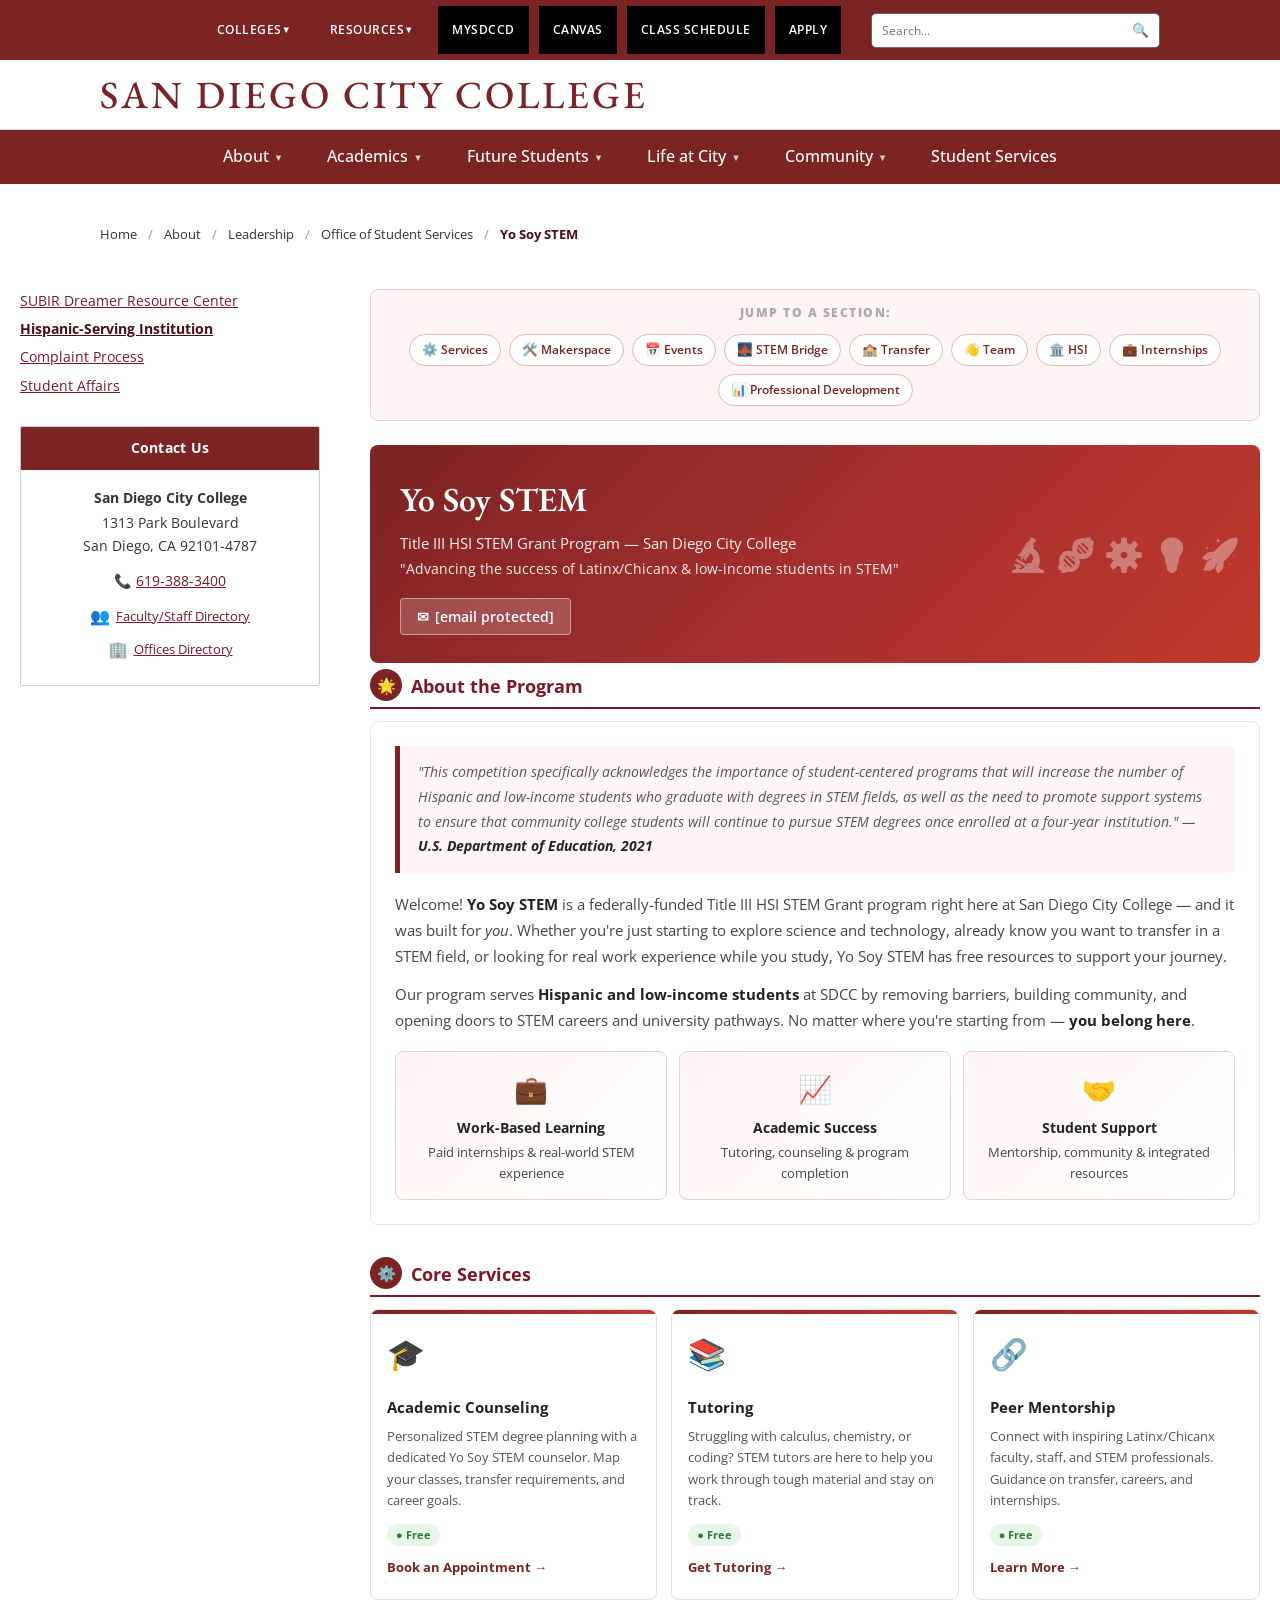
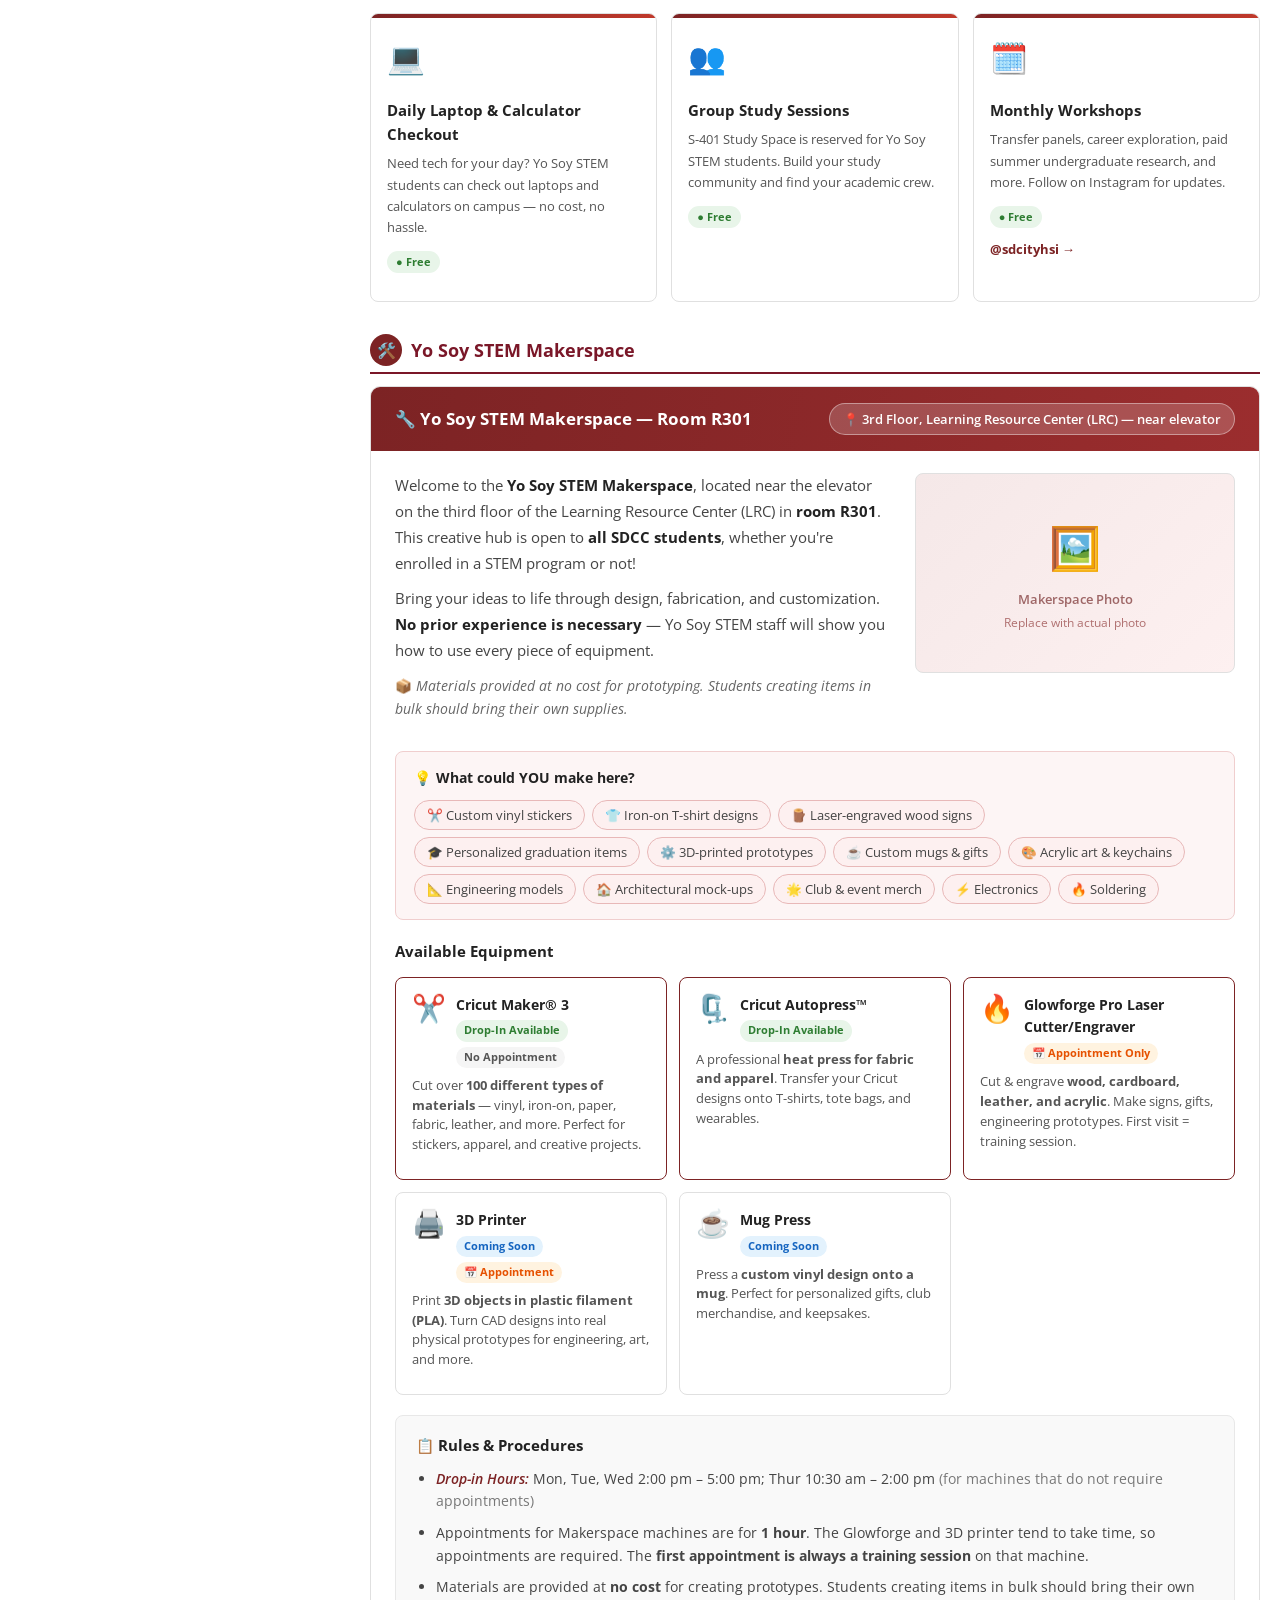
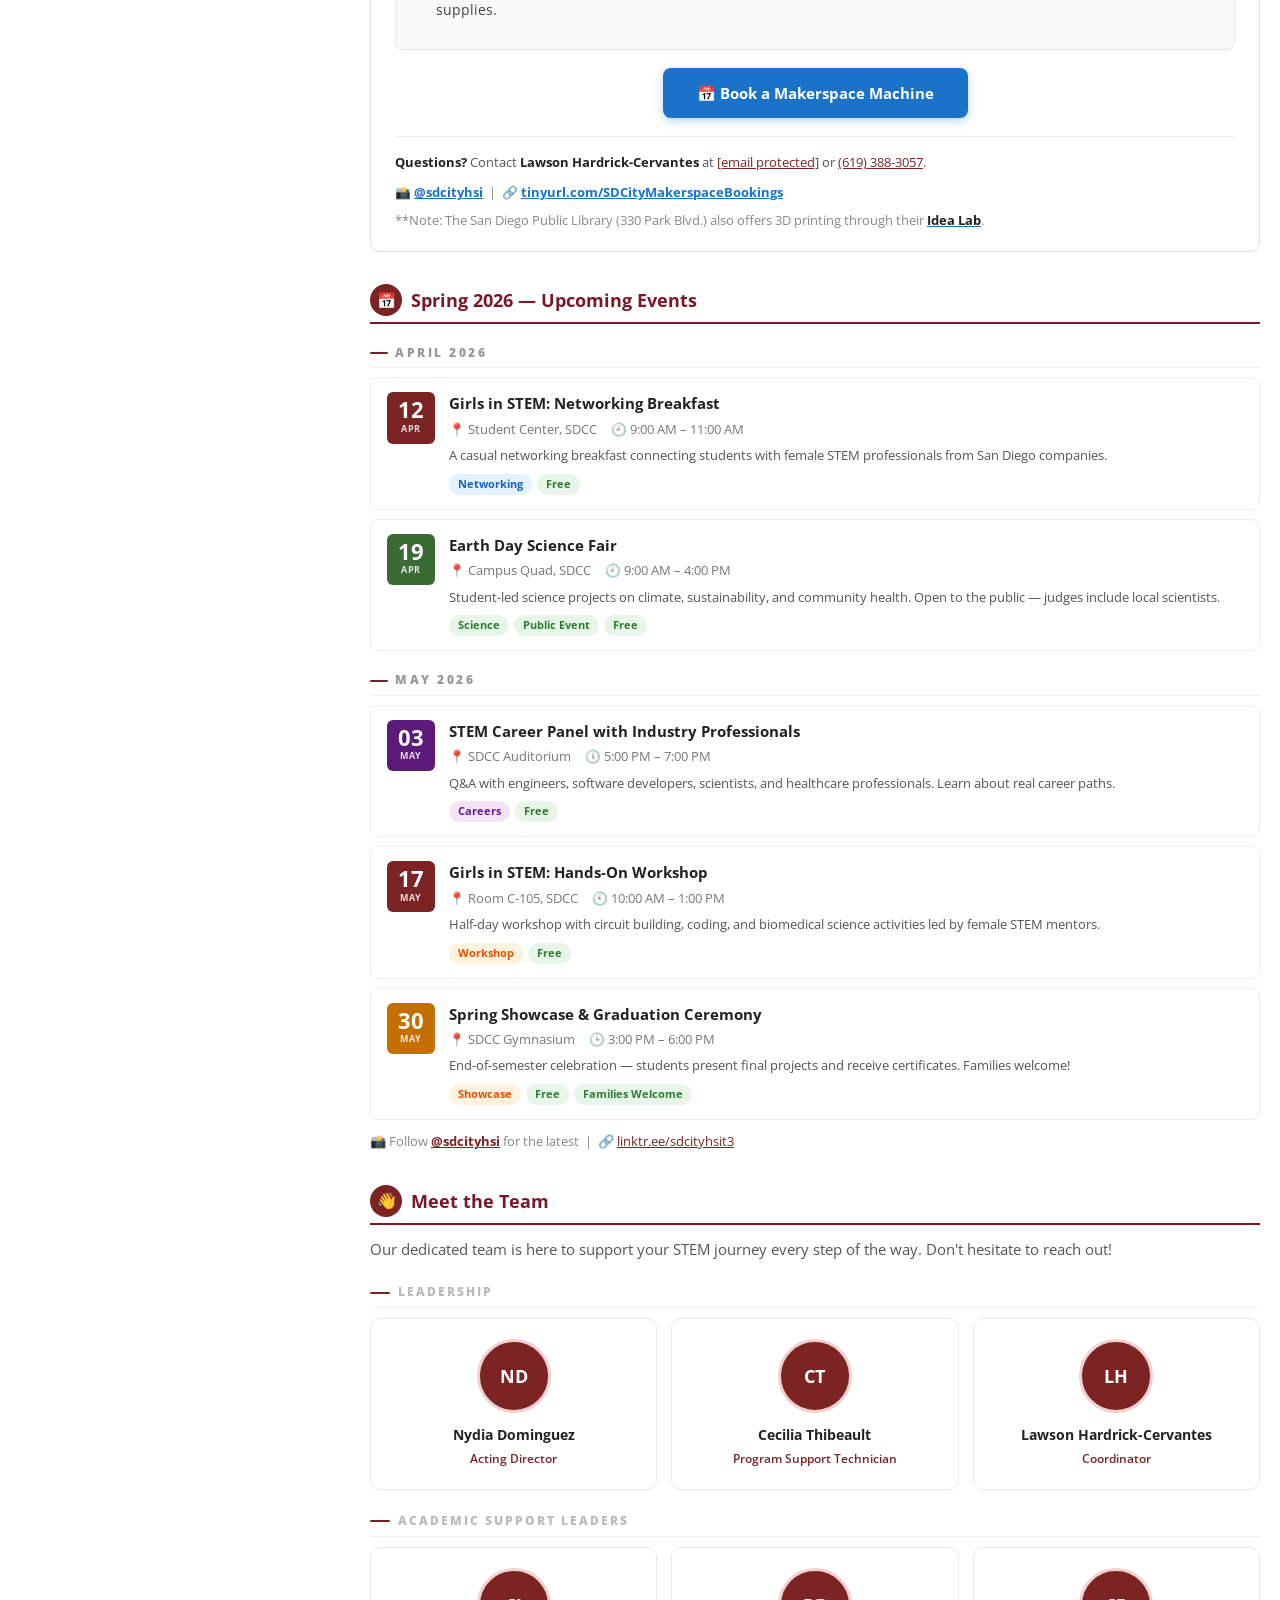
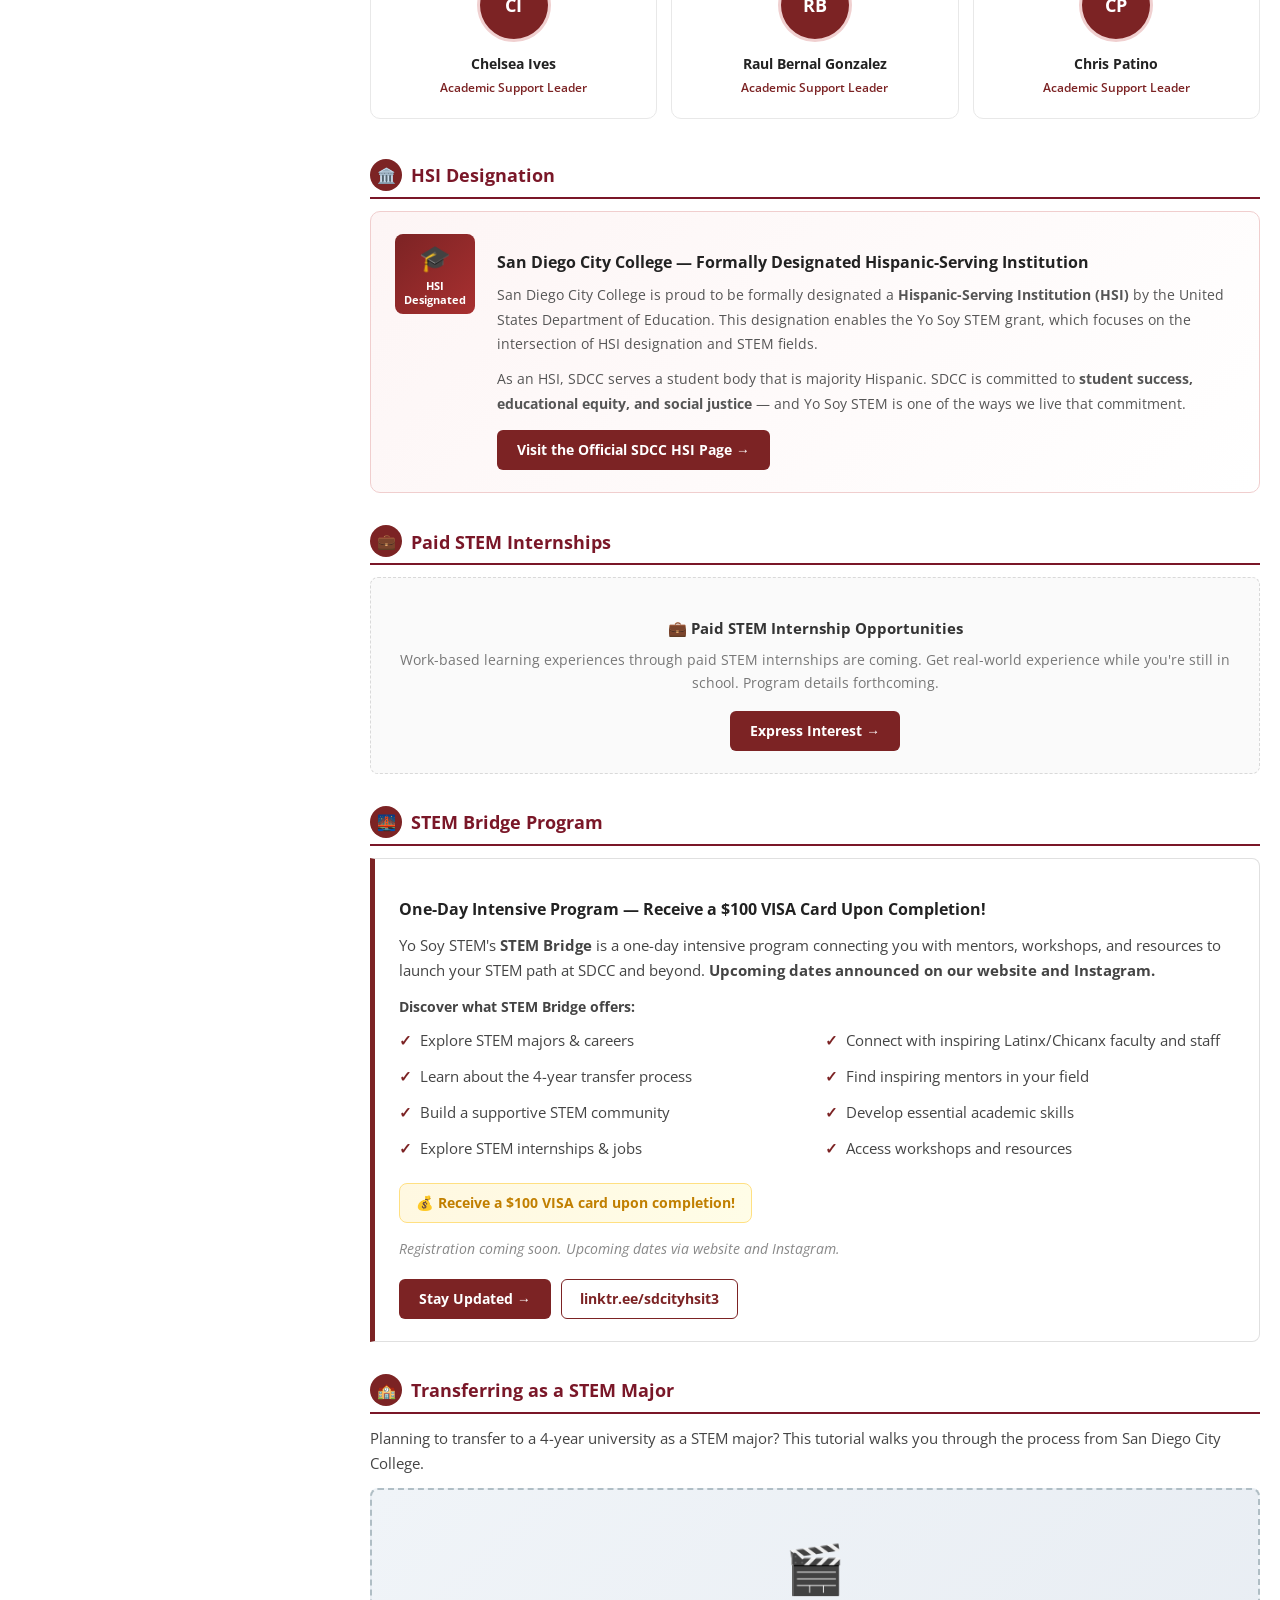
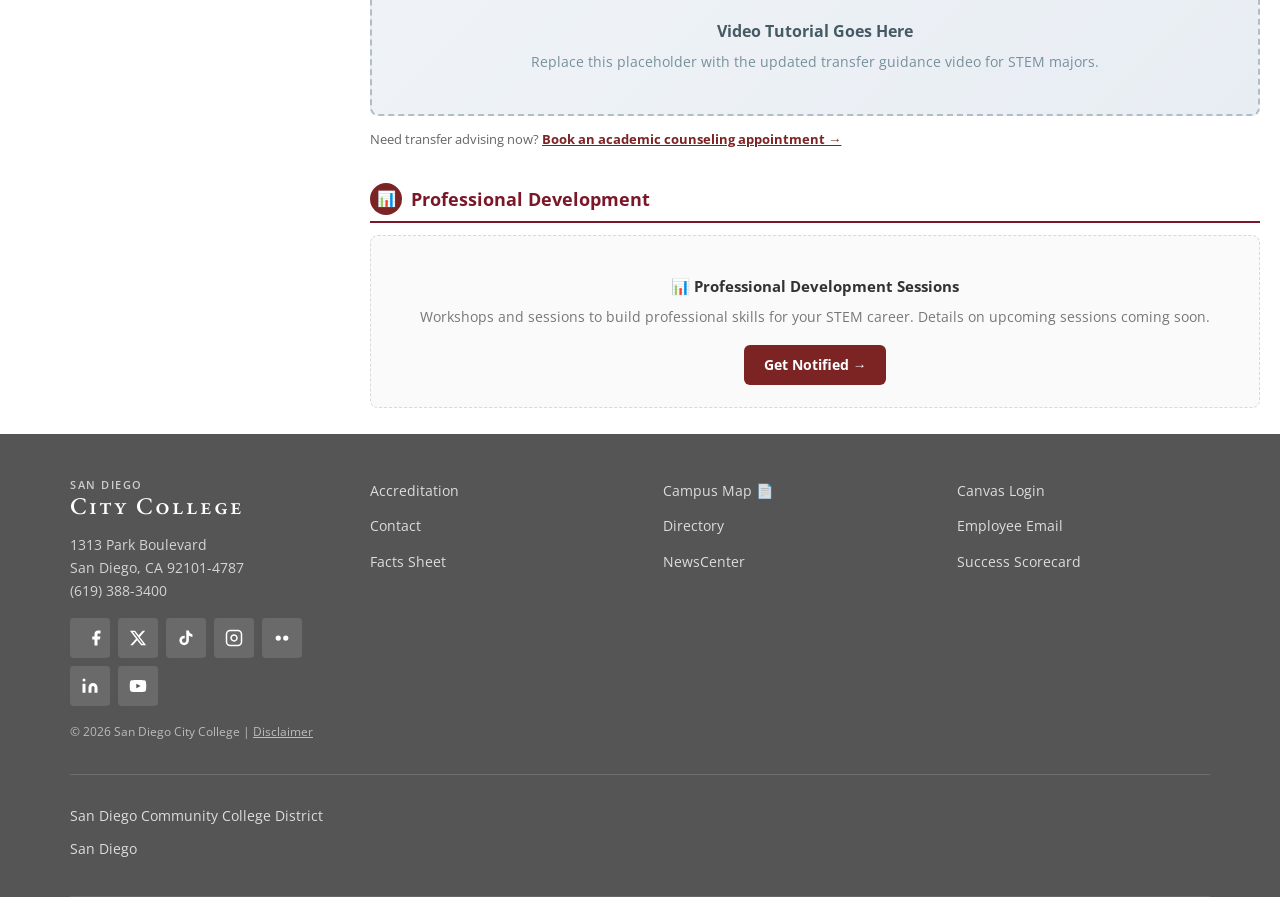
==== commit 824ec109: "Completed the first three requested changes." ====
--- a/index.html
+++ b/index.html
@@ -1089,7 +1089,7 @@
       margin-bottom: 18px; font-style: italic; font-size: 0.88rem; color: #555; line-height: 1.75;
     }
     .about-box p { font-size: 0.93rem; color: #444; margin-bottom: 12px; line-height: 1.75; }
-    .about-box strong { color: #7c2324; }
+    .about-box strong { color: #222222; }
     .goals-chips { display: grid; grid-template-columns: repeat(3,1fr); gap: 12px; margin-top: 18px; }
     .g-chip {
       background: linear-gradient(135deg, #fdf5f5, #fff);
@@ -1097,7 +1097,7 @@
       padding: 16px 14px; text-align: center; font-size: 0.83rem; color: #444; line-height: 1.55;
     }
     .g-chip .gi { font-size: 1.7rem; display: block; margin-bottom: 7px; }
-    .g-chip strong { color: #7c2324; display: block; margin-bottom: 4px; font-size: 0.85rem; }
+    .g-chip strong { color: #222222; display: block; margin-bottom: 4px; font-size: 0.85rem; }
 
     /* ── Services ── */
     .svc-grid { display: grid; grid-template-columns: repeat(3,1fr); gap: 14px; margin-bottom: 13px; }
@@ -1152,7 +1152,7 @@
       padding: 22px 24px 0; align-items: start;
     }
     .ms-intro-grid p { font-size: 0.92rem; color: #444; line-height: 1.75; margin-bottom: 10px; }
-    .ms-intro-grid strong { color: #7c2324; }
+    .ms-intro-grid strong { color: #222222; }
     .ms-photo-box {
       border-radius: 8px; border: 1px solid #e0e0e0; overflow: hidden;
       background: linear-gradient(135deg, #f5e8e8, #fdf0f0);
@@ -1167,14 +1167,14 @@
       background: #fdf5f5; border: 1px solid #f0cece; border-radius: 8px;
       padding: 15px 18px; margin-bottom: 20px;
     }
-    .ideas-title { font-weight: 700; font-size: 0.88rem; color: #7c2324; margin-bottom: 10px; display: flex; align-items: center; gap: 6px; }
+    .ideas-title { font-weight: 700; font-size: 0.88rem; color: #222222; margin-bottom: 10px; display: flex; align-items: center; gap: 6px; }
     .ideas-chips { display: flex; flex-wrap: wrap; gap: 7px; }
     .ic {
       background: #fff; border: 1px solid #e8b8b8; border-radius: 20px;
       padding: 4px 12px; font-size: 0.79rem; color: #444;
       display: flex; align-items: center; gap: 5px; transition: background 0.15s;
     }
-    .ic:hover { background: #fdf0f0; }
+    .ic { background: #fdf0f0; }
 
     .eq-grid { display: grid; grid-template-columns: repeat(3,1fr); gap: 12px; margin-bottom: 20px; }
     .eq-card {
@@ -1453,14 +1453,6 @@
       <span class="free-pill">● Free</span><br>
       <a href="https://www.instagram.com/sdcityhsi" target="_blank" rel="noopener" class="svc-link">@sdcityhsi →</a>
     </div>
-  </div>
-
-  <div class="cta-bann">
-    <div>
-      <h3>📞 Ready to get started? Book your counseling appointment today.</h3>
-      <p>The Yo Soy STEM counseling team will help you build your STEM path at SDCC and beyond.</p>
-    </div>
-    <a href="https://outlook.office.com/book/YoSoySTEMAcademicCounseling@sdccd.edu/?ismsaljsauthenabled" target="_blank" rel="noopener" class="btn-wh">Book Appointment →</a>
   </div>
 
   <!-- ═══ 3. MAKERSPACE ═══ -->
@@ -1495,6 +1487,8 @@
           <span class="ic">📐 Engineering models</span>
           <span class="ic">🏠 Architectural mock-ups</span>
           <span class="ic">🌟 Club &amp; event merch</span>
+          <span class="ic">⚡ Electronics</span>
+          <span class="ic">🔥 Soldering</span>
         </div>
       </div>
 
